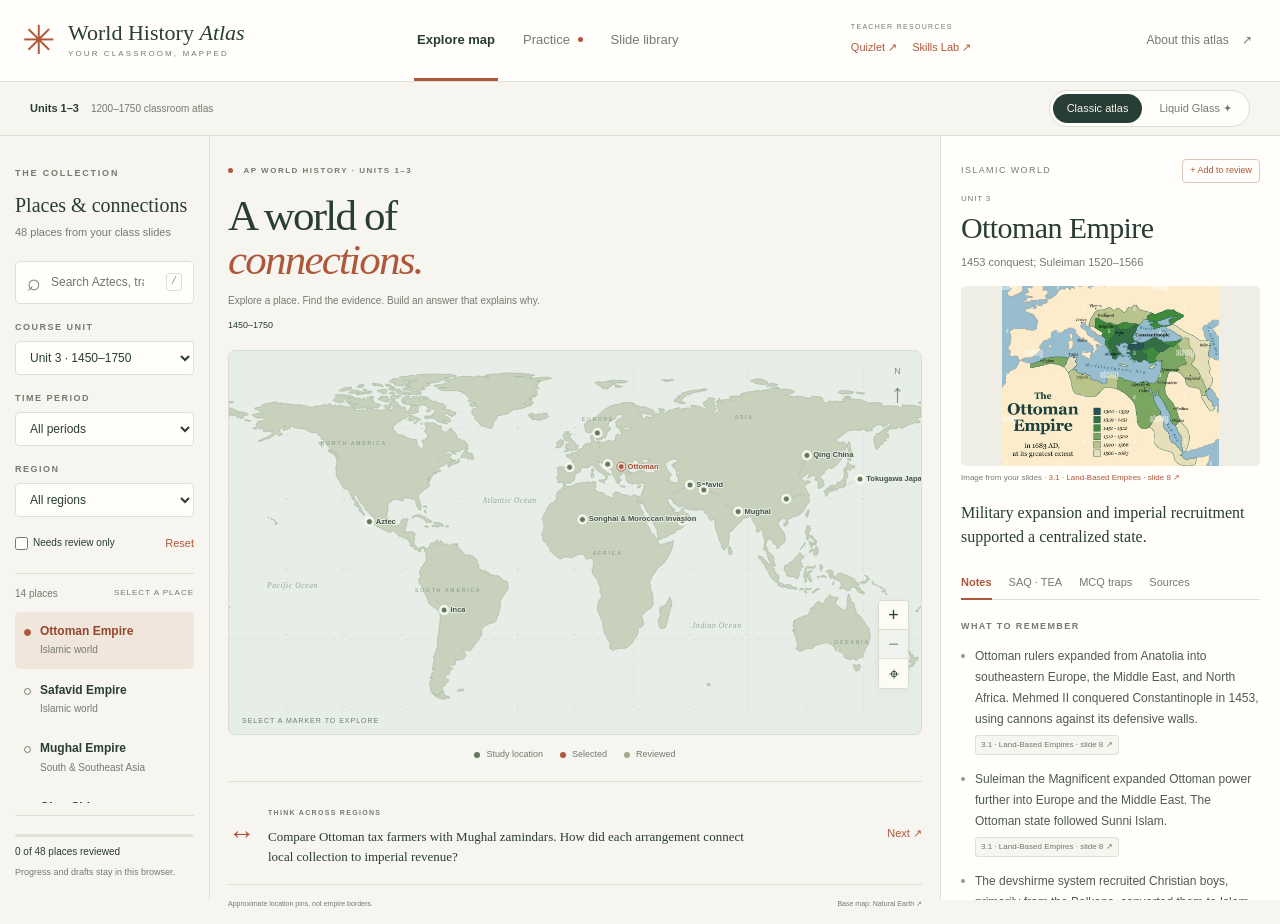
==== index.html @ a4785c1b "Prototype live map glass navigation and marker previews" ====
<!doctype html>
<html lang="en" data-default-theme="classic" data-theme="classic">
<head>
  <meta charset="utf-8">
  <meta name="viewport" content="width=device-width,initial-scale=1">
  <meta name="description" content="An offline AP World History study atlas built from your classroom slides. Explore places, practice TEA responses, and revise with source-linked questions.">
  <meta name="theme-color" content="#f7f5ef">
  <title>World History Atlas · APWH Study Map</title>
  <link rel="icon" href="assets/favicon.svg" type="image/svg+xml">
  <script src="theme.js"></script>
  <link rel="stylesheet" href="styles.css">
  <link rel="stylesheet" href="unit3.css">
  <link rel="stylesheet" href="glass.css">
  <link rel="stylesheet" href="ocean-glass.css?v=classic-ocean">
  <link rel="stylesheet" href="live-glass.css?v=prototype-1">
  <script src="land.js" defer></script>
  <script src="sources.js" defer></script>
  <script src="data.js" defer></script>
  <script src="app.js?v=live-preview-1" defer></script>
  <script src="ocean-glass.js?v=classic-ocean" defer></script>
  <script src="live-glass.js?v=prototype-1" defer></script>
</head>
<body>
  <a href="#main" class="skip-link">Skip to study content</a>
  <header class="site-header">
    <a href="#explore" class="brand" aria-label="World History Atlas home"><span class="brand-symbol" aria-hidden="true">✳</span><span>World History <em>Atlas</em><small>YOUR CLASSROOM, MAPPED</small></span></a>
    <nav aria-label="Main navigation">
      <button class="nav-button active" data-view="explore" aria-current="page">Explore map</button>
      <button class="nav-button" data-view="practice">Practice <span class="nav-dot" aria-hidden="true"></span></button>
      <button class="nav-button" data-view="library">Slide library</button>
    </nav>
    <div class="teacher-links" role="group" aria-label="Teacher resources">
      <span class="teacher-links-label">TEACHER RESOURCES</span>
      <div class="teacher-links-items">
        <a href="https://quizlet.com/class/31576935/materials" target="_blank" rel="noopener noreferrer" aria-label="Open your teacher’s Quizlet class in a new tab">Quizlet ↗</a>
        <a href="https://ap-history-skills-lab.netlify.app/" target="_blank" rel="noopener noreferrer" aria-label="Open your teacher’s AP History Skills Lab in a new tab">Skills Lab ↗</a>
      </div>
    </div>
    <button class="about-button" id="about-button" aria-label="About sources and map">About this atlas <span aria-hidden="true">↗</span></button>
  </header>
  <div class="edition-toolbar">
    <div class="edition-scope"><strong>Units 1–3</strong><span>1200–1750 classroom atlas</span></div>
    <div class="edition-switch" role="group" aria-label="Choose a visual style">
      <a id="theme-classic" data-theme-choice="classic" href="classic.html" aria-current="page">Classic atlas</a>
      <a id="theme-glass" data-theme-choice="glass" href="glass.html">Liquid Glass <span aria-hidden="true">✦</span></a>
    </div>
  </div>
  <main id="main" tabindex="-1">
    <section id="view-explore" class="view explore-view" aria-label="Explore the study map">
      <aside class="sidebar" aria-label="Search and filter locations">
        <div class="sidebar-intro"><span class="eyebrow">THE COLLECTION</span><h2>Places & connections</h2><p><span id="entry-count">0</span> places from your class slides</p></div>
        <label class="search-box"><span aria-hidden="true">⌕</span><input id="search" type="search" placeholder="Search Aztecs, trade…" aria-label="Search places and study notes"><kbd>/</kbd></label>
        <div class="filter-section unit-filter"><label for="unit">COURSE UNIT</label><select id="unit"><option value="all">All units</option><option value="units12">Units 1–2 · 1200–1450</option><option value="unit3">Unit 3 · 1450–1750</option></select></div>
        <div class="filter-section"><label for="period">TIME PERIOD</label><select id="period"><option value="all">All periods</option><option value="core">1200–1450</option><option value="earlymodern">1450–1750 · Unit 3</option><option value="before">Before 1200 · context</option><option value="after">Later extensions · Units 1–2</option></select></div>
        <div class="filter-section"><label for="region">REGION</label><select id="region"><option value="all">All regions</option></select></div>
        <div class="revision-line"><label><input type="checkbox" id="revision-only"> Needs review only</label><button id="clear-filters" class="text-button">Reset</button></div>
        <div class="list-heading"><span id="result-count" role="status" aria-live="polite"></span><span>SELECT A PLACE</span></div>
        <div id="location-list" class="location-list" aria-label="Filtered study locations"></div>
        <div class="sidebar-bottom"><span class="progress-track"><span id="progress-bar"></span></span><p id="progress-label"></p><small>Progress and drafts stay in this browser.</small></div>
      </aside>
      <section class="atlas-stage" aria-label="World map">
        <div class="atlas-heading"><div class="eyebrow"><span class="live-dot"></span> AP WORLD HISTORY · UNITS 1–3</div><h1>A world of<br><em>connections.</em></h1><p>Explore a place. Find the evidence.<br> Build an answer that explains why.</p><div class="scope-note" id="scope-note">1200–1750 <span>Now including Unit 3: land-based empires</span></div></div>
        <div id="map-wrap" class="map-wrap">
          <div id="ocean-surface" class="ocean-surface" aria-hidden="true" data-renderer="pending">
            <canvas id="ocean-canvas"></canvas>
            <svg class="ocean-svg-fallback" viewBox="0 0 1100 610" preserveAspectRatio="none" focusable="false">
              <defs><filter id="ocean-photo-refraction" x="-12%" y="-12%" width="124%" height="124%" color-interpolation-filters="sRGB"><feTurbulence type="fractalNoise" baseFrequency="0.007 0.011" numOctaves="2" seed="12" result="ocean-flow"/><feGaussianBlur in="ocean-flow" stdDeviation="2.4" result="ocean-normal"/><feDisplacementMap in="SourceGraphic" in2="ocean-normal" scale="46" xChannelSelector="R" yChannelSelector="G"/></filter></defs>
              <image id="ocean-fallback-photo" x="-40" y="-24" width="1180" height="658" preserveAspectRatio="xMidYMid slice" filter="url(#ocean-photo-refraction)"/>
            </svg>
          </div>
          <svg id="world-map" viewBox="0 0 1100 610" role="group" aria-label="Interactive world study map. Select a marker, or use the location list. Drag to pan; use the zoom buttons to zoom.">
            <defs><pattern id="ocean-dots" width="12" height="12" patternUnits="userSpaceOnUse"><circle cx="1" cy="1" r="0.65" fill="#bfcbc6" opacity=".42"/></pattern></defs>
            <rect width="1100" height="610" fill="url(#ocean-dots)"/>
            <g id="map-world"><g id="graticule" aria-hidden="true"></g><g id="land" aria-hidden="true"></g><g id="map-labels" aria-hidden="true"></g><g id="markers"></g></g>
          </svg>
          <div class="map-controls" aria-label="Map controls"><button id="zoom-in" aria-label="Zoom in">+</button><button id="zoom-out" aria-label="Zoom out">−</button><button id="zoom-reset" aria-label="Reset map view">⌖</button></div>
          <div class="map-north" aria-hidden="true">N<span>↑</span></div>
          <div class="map-tooltip" id="map-tooltip" role="status"></div>
          <p class="map-help">SELECT A MARKER TO EXPLORE <span>Drag to pan · + / − to zoom</span></p>
        </div>
        <div class="map-legend"><span><i class="legend-dot"></i> Study location</span><span><i class="legend-dot selected"></i> Selected</span><span><i class="legend-dot known"></i> Reviewed</span></div>
        <div class="connection-note"><span class="note-icon" aria-hidden="true">↔</span><div><span class="eyebrow">THINK ACROSS REGIONS</span><p id="connection-text">Compare how states organized power, adapted to their environments, and connected through exchange.</p></div><button class="text-button" id="connection-next" aria-label="Next comparison idea">Next ↗</button></div>
        <footer class="map-footer"><span>Approximate location pins, not empire borders.</span><a class="ocean-credit" href="https://pixnio.com/media/dark-dark-blue-liquid-shadow-surface" target="_blank" rel="noopener noreferrer">Ocean photo · Adrian Pelletier ↗</a><a href="https://www.naturalearthdata.com/downloads/110m-physical-vectors/" target="_blank" rel="noreferrer">Base map: Natural Earth ↗</a></footer>
      </section>
      <aside id="detail-panel" class="detail-panel" aria-label="Selected location study panel" tabindex="-1"></aside>
    </section>

    <section id="view-practice" class="view practice-view" hidden aria-label="Practice and revision">
      <div class="page-intro"><span class="eyebrow">RECALL, EXPLAIN, CONNECT</span><h1>Make it <em>stick.</em></h1><p>Questions drawn from your classroom slides. Use the map’s filters to focus a session.</p></div>
      <div class="practice-layout">
        <aside class="practice-settings">
          <h2>Your revision session</h2><p id="practice-scope"></p>
          <label for="question-count">Questions</label><select id="question-count"><option value="10">Up to 10 questions</option><option value="20">Up to 20 questions</option><option value="all">All matching questions</option></select>
          <label class="check-label"><input id="quiz-review-only" type="checkbox"> Only places marked for review</label>
          <button id="start-quiz" class="primary-button">Start a session <span>→</span></button>
          <button id="resume-missed" class="secondary-button" hidden>Retry missed questions</button>
          <div class="practice-resources">
            <span class="eyebrow">PRACTICE WITH YOUR TEACHER</span>
            <a href="https://quizlet.com/class/31576935/materials" target="_blank" rel="noopener noreferrer">Quizlet class <span aria-hidden="true">↗</span><small>Open the class materials and question sets.</small></a>
            <a href="https://ap-history-skills-lab.netlify.app/" target="_blank" rel="noopener noreferrer">AP History Skills Lab <span aria-hidden="true">↗</span><small>SAQ prompts, teacher examples, and self-checks.</small></a>
          </div>
          <div class="practice-tip"><span class="eyebrow">A SMALL STUDY HABIT</span><p>Choose an answer before checking. Read the explanation, then open the source when you need the evidence.</p></div>
          <p class="muted small">These are original practice questions derived from the slides, not official College Board questions.</p>
        </aside>
        <div id="quiz-area" class="quiz-area" aria-live="polite"></div>
      </div>
    </section>

    <section id="view-library" class="view library-view" hidden aria-label="Classroom slide library">
      <div class="page-intro"><span class="eyebrow">GO BACK TO THE EVIDENCE</span><h1>Your classroom <em>library.</em></h1><p id="library-description">Original text, speaker notes where present, and embedded images from every classroom deck.</p></div>
      <div class="library-controls"><label class="search-box"><span aria-hidden="true">⌕</span><input id="library-search" type="search" placeholder="Search original slide text…" aria-label="Search slide library"></label><label class="sr-only" for="library-unit">Filter library by unit</label><select id="library-unit"><option value="all">All units</option><option value="units12">Units 1–2</option><option value="unit3">Unit 3</option></select><label class="sr-only" for="deck-filter">Filter by deck</label><select id="deck-filter"><option value="all">All classroom decks</option></select><button id="review-issues" class="secondary-button">Source notes to check</button></div>
      <div id="library-count" class="muted" role="status"></div><div id="slide-grid" class="slide-grid"></div><div id="library-pagination" class="pagination"></div>
    </section>
  </main>
  <dialog id="source-dialog" aria-labelledby="dialog-title"><div class="dialog-top"><span class="eyebrow">CLASSROOM SOURCE</span><button id="dialog-close" class="icon-button" aria-label="Close dialog">×</button></div><div id="dialog-content"></div></dialog>
  <div id="toast" class="toast" role="status" aria-live="polite"></div>
  <svg class="liquid-optics-defs" width="0" height="0" aria-hidden="true" focusable="false"><defs><filter id="atlas-control-refraction" x="-25%" y="-40%" width="150%" height="180%" color-interpolation-filters="sRGB"><feTurbulence type="fractalNoise" baseFrequency="0.019 0.052" numOctaves="2" seed="8" result="button-height"/><feGaussianBlur in="button-height" stdDeviation="1.15" result="button-normal"/><feDisplacementMap in="SourceGraphic" in2="button-normal" scale="18" xChannelSelector="R" yChannelSelector="G"/></filter></defs></svg>
  <noscript>This atlas needs JavaScript. Enable it in your browser and reopen this page.</noscript>
</body>
</html>
---- styles.css ----
:root{--paper:#f7f5ef;--white:#fffefa;--ink:#283d35;--muted:#747b72;--line:#dedfd5;--accent:#ae573b;--accent-bg:#f1e6dc;--sea:#e7ede7;--land:#c8d1bb;--sans:"Segoe UI",Arial,sans-serif;--serif:Georgia,"Times New Roman",serif}*{box-sizing:border-box}body{margin:0;color:var(--ink);background:var(--paper);font:14px/1.55 var(--sans)}button,input,select,textarea{font:inherit;color:inherit}button,a,input,select,textarea{-webkit-tap-highlight-color:transparent}button{cursor:pointer}button:disabled{cursor:default;opacity:.5}button{border:0;background:none}a{color:inherit;text-underline-offset:3px}button:focus-visible,a:focus-visible,input:focus-visible,select:focus-visible,textarea:focus-visible,[tabindex]:focus-visible{outline:3px solid #ae573b;outline-offset:3px}input[type=checkbox]{accent-color:var(--accent)}[hidden]{display:none!important}.sr-only{position:absolute;width:1px;height:1px;padding:0;margin:-1px;overflow:hidden;clip:rect(0,0,0,0);white-space:nowrap;border:0}.skip-link{position:fixed;top:-60px;left:12px;background:var(--ink);color:white;padding:10px;z-index:100}.skip-link:focus{top:8px}.site-header{height:82px;display:flex;align-items:center;justify-content:space-between;padding:0 30px;border-bottom:1px solid var(--line);gap:20px;background:var(--white)}.brand{display:flex;align-items:center;gap:12px;text-decoration:none;font:22px var(--serif);white-space:nowrap}.brand em{font-weight:normal}.brand-symbol{font:40px var(--serif);color:var(--accent)}.brand small{display:block;font:8px/2 var(--sans);letter-spacing:2.1px;color:var(--muted)}nav{display:flex;align-self:stretch;gap:22px}.nav-button{position:relative;padding:0 3px;color:#747b72;font-size:13px}.nav-button.active{color:var(--ink);font-weight:600}.nav-button.active:after{content:"";position:absolute;bottom:0;left:0;right:0;height:3px;background:var(--accent)}.nav-dot{display:inline-block;width:5px;height:5px;background:var(--accent);border-radius:50%;margin:0 0 2px 4px}.about-button{font-size:12px;color:var(--muted)}.about-button span{margin-left:10px}.explore-view{display:grid;grid-template-columns:235px minmax(350px,1fr) 385px;min-height:calc(100vh - 82px)}.sidebar{padding:27px 20px 20px;border-right:1px solid var(--line);display:flex;flex-direction:column;max-height:calc(100vh - 82px);position:sticky;top:0}.eyebrow{font-size:9px;font-weight:650;letter-spacing:1.8px;line-height:1.5;color:var(--muted)}h1,h2,h3,p{margin-top:0}h2{font:23px/1.2 var(--serif);font-weight:normal}.sidebar h2{font:20px/1.25 var(--serif);margin:10px 0 6px}.sidebar-intro p{font-size:11px;color:var(--muted);margin:0 0 20px}.search-box{display:flex;align-items:center;gap:8px;border:1px solid var(--line);border-radius:5px;background:var(--white);padding:9px 11px}.search-box>span{font-size:23px;line-height:1;color:var(--muted)}.search-box input{width:100%;min-width:0;outline:none;border:none;background:transparent;font-size:12px}.search-box:focus-within{outline:2px solid var(--accent);outline-offset:2px}.search-box kbd{font-size:10px;border:1px solid var(--line);padding:0 4px;border-radius:3px;color:#8b9188}.filter-section{margin-top:17px}.filter-section>label,.practice-settings>label:not(.check-label){display:block;font-size:9px;letter-spacing:1.5px;color:var(--muted);margin-bottom:6px;font-weight:600}select{border:1px solid var(--line);background:var(--white);padding:8px 25px 8px 10px;width:100%;border-radius:4px;font-size:12px}.revision-line{display:flex;align-items:center;justify-content:space-between;font-size:10px;margin:16px 0 19px;gap:6px}.revision-line label{display:flex;align-items:center;gap:5px}.revision-line input{margin:0}.text-button{font-size:11px;color:var(--accent);padding:2px 0;white-space:nowrap}.list-heading{display:flex;justify-content:space-between;align-items:center;font-size:8px;letter-spacing:1px;color:var(--muted);padding:12px 0 9px;border-top:1px solid var(--line)}.list-heading span:first-child{letter-spacing:0;font-size:10px}.location-list{overflow-y:auto;flex:1;min-height:140px;scrollbar-width:thin;padding-right:4px;margin-right:-4px}.location-item{width:100%;display:flex;gap:9px;align-items:flex-start;text-align:left;border-radius:5px;padding:11px 9px;margin:2px 0;transition:background .15s}.location-item:hover{background:#eeeee5}.location-item.active{background:var(--accent-bg);color:#94462d}.location-item .place-dot{flex-shrink:0;border:1.5px solid currentColor;width:7px;height:7px;border-radius:50%;margin-top:6px;color:#72816c}.location-item.active .place-dot{color:var(--accent);background:var(--accent)}.location-item .place-dot.known{background:#6e826b;color:#6e826b}.location-item strong{font-size:12px;font-weight:600;display:block;line-height:1.35}.location-item small{font-size:10px;display:block;color:var(--muted);margin-top:3px}.sidebar-bottom{padding-top:18px;margin-top:12px;border-top:1px solid var(--line)}.progress-track{height:3px;background:#e2e3d8;display:block;border-radius:3px;overflow:hidden}.progress-track>span{height:100%;background:#798a70;display:block;transition:width .3s}.sidebar-bottom p{font-size:10px;margin:7px 0 1px}.sidebar-bottom small{font-size:9px;color:var(--muted)}.atlas-stage{min-width:0;padding:0 26px;display:flex;flex-direction:column;overflow:hidden}.atlas-heading{padding-top:29px;position:relative}.atlas-heading .eyebrow{font-size:8px;letter-spacing:1.5px}.live-dot{display:inline-block;width:5px;height:5px;border-radius:50%;background:var(--accent);margin-right:7px}.atlas-heading h1{font:49px/1.02 var(--serif);letter-spacing:-1.8px;margin:17px 0 14px}.atlas-heading h1 em{font-weight:normal;color:var(--accent)}.atlas-heading p{position:absolute;right:0;top:73px;font-size:11px;color:var(--muted);line-height:1.85}.scope-note{font-size:9px;color:var(--ink);margin-bottom:20px}.scope-note>span{color:var(--muted);margin-left:13px;font-size:8px}.map-wrap{position:relative;min-width:0;background:var(--sea);border:1px solid #d8dfd5;border-radius:7px;overflow:hidden;flex:1;min-height:370px;max-height:570px;display:flex;align-items:center;justify-content:center}#world-map{width:100%;height:100%;min-height:370px;touch-action:none;cursor:grab;display:block}#world-map.dragging{cursor:grabbing}#land path{fill:var(--land);stroke:#aab9a1;stroke-width:.65;vector-effect:non-scaling-stroke}#graticule path{fill:none;stroke:#c8d1c8;stroke-width:.65;stroke-dasharray:2 6;opacity:.8;vector-effect:non-scaling-stroke}.continent-label{fill:#718073;font:8px var(--sans);letter-spacing:3px;opacity:.8}.ocean-label{fill:#82948c;font:italic 12px var(--serif);letter-spacing:1px;opacity:.8}.marker{cursor:pointer;outline:none}.marker .marker-halo{fill:#fffdf8;stroke:#fffdf8;stroke-width:2;opacity:.9}.marker .marker-core{fill:#617958;stroke:var(--sea);stroke-width:1.5}.marker.reviewed .marker-core{fill:#8e9f7d}.marker.selected .marker-core{fill:var(--accent)}.marker.selected .marker-halo{stroke:var(--accent);stroke-width:1.5}.marker:hover .marker-halo,.marker:focus-visible .marker-halo{stroke:var(--accent);stroke-width:3}.marker-label{font:12px var(--sans);font-weight:600;fill:#42523f;paint-order:stroke;stroke:#e7ede7;stroke-width:3px;stroke-linejoin:round;pointer-events:none}.marker.selected .marker-label{fill:#a24b31}.marker .leader{stroke:#7d8c78;stroke-width:.6;stroke-dasharray:2 2;pointer-events:none}.map-controls{position:absolute;bottom:45px;right:12px;display:flex;flex-direction:column;box-shadow:0 2px 8px #3147340b;border:1px solid #d5ddcf;border-radius:4px;overflow:hidden}.map-controls button{background:#fcfcf5;width:29px;height:29px;font-size:18px;line-height:1;border-bottom:1px solid #d5ddcf}.map-controls button:last-child{border-bottom:none}.map-controls button:hover{background:var(--accent-bg)}.map-north{position:absolute;top:16px;right:17px;font-size:9px;text-align:center;line-height:1;color:#7f8f7c}.map-north span{display:block;font:26px var(--serif);margin-top:3px}.map-help{position:absolute;bottom:8px;left:13px;right:12px;margin:0;font-size:7px;letter-spacing:1px;color:#6d7e70;pointer-events:none}.map-help span{float:right;letter-spacing:0}.map-tooltip{position:absolute;display:none;background:#293e36;color:#fffaf0;box-shadow:0 3px 15px #21362d22;border-radius:4px;padding:6px 10px;font-size:11px;pointer-events:none;z-index:5;max-width:220px}.map-tooltip.visible{display:block}.map-legend{display:flex;gap:17px;justify-content:center;font-size:9px;color:var(--muted);padding:13px 0 19px}.map-legend>span{display:flex;align-items:center;gap:6px}.legend-dot{width:6px;height:6px;border-radius:50%;background:#617958;display:inline-block}.legend-dot.selected{background:var(--accent)}.legend-dot.known{background:#a1ad8a}.connection-note{display:flex;gap:13px;align-items:center;padding:18px 0;border-top:1px solid var(--line);border-bottom:1px solid var(--line);margin-top:auto}.note-icon{font:27px var(--serif);color:var(--accent)}.connection-note .eyebrow{font-size:8px;letter-spacing:1.3px}.connection-note p{font:14px/1.5 var(--serif);margin:5px 0 0;max-width:480px}.connection-note button{margin-left:auto}.map-footer{font-size:8px;display:flex;justify-content:space-between;gap:8px;color:var(--muted);padding:14px 0}.map-footer a{text-decoration:none}.detail-panel{border-left:1px solid var(--line);background:var(--white);padding:24px 25px;max-height:calc(100vh - 82px);overflow:auto;position:sticky;top:0;scrollbar-width:thin}.detail-topline{display:flex;align-items:center;justify-content:space-between;font-size:9px;color:var(--muted);margin-bottom:10px}.detail-topline>span{letter-spacing:1.4px;text-transform:uppercase}.save-button{color:var(--accent);border:1px solid #dcc7b8;border-radius:4px;font-size:9px;padding:4px 7px}.save-button.saved{background:var(--accent-bg)}.detail-panel h2{font:33px/1.08 var(--serif);margin:5px 0 9px;letter-spacing:-.6px}.date-line{font-size:11px;color:var(--muted);margin-bottom:15px}.detail-figure{margin:0}.detail-figure button{padding:0;display:block;width:100%;background:#eeeee6;border-radius:5px;overflow:hidden}.detail-figure img{width:100%;height:180px;object-fit:contain;display:block}.detail-figure figcaption{font-size:8px;color:var(--muted);margin-top:6px}.detail-figure figcaption button{display:inline;background:none;color:var(--accent);width:auto;font-size:8px}.detail-summary{font:16px/1.5 var(--serif);margin:17px 0}.detail-tabs{display:flex;border-bottom:1px solid var(--line);gap:19px;margin:16px 0 20px}.detail-tabs button{font-size:11px;color:var(--muted);padding:8px 0;position:relative}.detail-tabs button.active{font-weight:600;color:var(--accent)}.detail-tabs button.active:after{content:"";height:2px;background:var(--accent);position:absolute;left:0;right:0;bottom:-1px}.detail-subhead{font-size:9px;letter-spacing:1.4px;color:var(--muted);margin:19px 0 12px}.fact-list{padding:0;list-style:none;margin:0}.fact-list li{padding:0 0 14px 14px;position:relative;font-size:12px;line-height:1.75;color:#4e5a50}.fact-list li:before{content:"";position:absolute;left:0;top:8px;width:4px;height:4px;border-radius:50%;background:#8f9b83}.source-chips{display:flex;flex-wrap:wrap;gap:5px;margin:8px 0 16px}.source-chip{font-size:9px;color:#6e786c;border:1px solid var(--line);border-radius:3px;padding:3px 6px;background:var(--paper)}.source-chip:hover{border-color:var(--accent);color:var(--accent)}.review-actions{display:flex;gap:8px;border-top:1px solid var(--line);padding-top:17px;margin-top:17px}.review-actions button{flex:1;font-size:10px;padding:9px;border:1px solid var(--line);border-radius:4px}.review-actions button.chosen{background:#e8eddf;border-color:#a9b69b}.review-actions button.review.chosen{background:var(--accent-bg);border-color:#d9ac93}.derived-label{font-size:9px;color:var(--muted);line-height:1.6}.prompt-box{background:#f2f0e7;border-left:2px solid #a7b39a;padding:13px;font:15px/1.5 var(--serif);margin-bottom:15px}.tea-line{display:grid;grid-template-columns:24px 1fr;gap:9px;margin:14px 0}.tea-letter{width:23px;height:23px;border:1px solid #b7c0ad;display:flex;align-items:center;justify-content:center;color:#718269;border-radius:50%;font:13px var(--serif)}.tea-line strong{display:block;font-size:9px;letter-spacing:1px;text-transform:uppercase;color:var(--muted);margin-bottom:4px}.tea-line p{font-size:12px;margin:0;color:#4e5a50}.primary-button,.secondary-button{border-radius:4px;padding:11px 16px;font-size:12px;display:inline-flex;align-items:center;justify-content:space-between;gap:12px}.primary-button{background:var(--ink);color:#fffaf0}.primary-button:hover{background:#40594b}.secondary-button{border:1px solid #cfd2c3;background:var(--white)}.secondary-button:hover{background:#efeee4}.wide{width:100%;margin:9px 0}.draft-field{display:block;margin:12px 0;font-size:10px;color:var(--muted)}textarea{display:block;width:100%;margin-top:5px;min-height:73px;resize:vertical;border:1px solid var(--line);border-radius:4px;padding:9px;background:#fffdf8;font-size:11px;line-height:1.6}.draft-status{font-size:9px;color:var(--muted)}.trap{padding:13px 0;border-bottom:1px solid var(--line);display:flex;gap:10px}.trap>span{color:var(--accent);font:19px var(--serif)}.trap p{margin:0;font-size:12px;line-height:1.75}.view:not(.explore-view){max-width:1180px;margin:auto;padding:40px 36px 70px}.page-intro{margin-bottom:30px}.page-intro h1{font:50px/1.1 var(--serif);letter-spacing:-1.5px;margin:13px 0}.page-intro h1 em{color:var(--accent);font-weight:normal}.page-intro p{color:var(--muted);max-width:680px;font-size:13px}.practice-layout{display:grid;grid-template-columns:285px 1fr;border-top:1px solid var(--line);padding-top:30px;gap:50px}.practice-settings{border-right:1px solid var(--line);padding-right:28px}.practice-settings h2{font-size:22px}.practice-settings>p{font-size:12px;color:var(--muted)}.practice-settings .primary-button{width:100%;margin:15px 0}.practice-settings .secondary-button{width:100%;margin:0 0 15px;justify-content:center}.check-label{font-size:11px;display:flex;gap:5px;align-items:center;margin:17px 0 3px}.practice-tip{margin-top:26px;padding-top:22px;border-top:1px solid var(--line)}.practice-tip p{font:17px/1.6 var(--serif);margin:9px 0 24px}.muted{color:var(--muted)}.small{font-size:10px!important}.quiz-empty{min-height:330px;background:#eeeee4;border:1px solid #e3e3d6;border-radius:6px;display:flex;flex-direction:column;justify-content:center;align-items:center;text-align:center;padding:40px}.quiz-empty .big-symbol{font:60px var(--serif);color:#a2ac93}.quiz-empty h2{margin:16px 0 8px;font-size:29px}.quiz-empty p{color:var(--muted);font-size:12px;max-width:340px}.quiz-topline{display:flex;justify-content:space-between;font-size:10px;color:var(--muted);margin-bottom:12px}.quiz-progress{height:3px;background:var(--line);margin-bottom:27px}.quiz-progress span{display:block;height:3px;background:var(--accent)}.quiz-area h2{font:28px/1.4 var(--serif);margin:12px 0 24px}.quiz-option{display:flex;align-items:center;gap:13px;width:100%;padding:15px;margin:9px 0;border:1px solid #d8dbce;border-radius:5px;background:var(--white);text-align:left;font-size:13px}.quiz-option>span{border:1px solid #d6dacb;border-radius:50%;width:25px;height:25px;display:flex;align-items:center;justify-content:center;flex-shrink:0;font-size:10px;color:var(--muted)}.quiz-option:not(:disabled):hover{border-color:#839675;background:#f0f3e9}.quiz-option.correct{background:#e7eddd;border-color:#91a478;opacity:1}.quiz-option.wrong{background:#f5e4da;border-color:#c98b6b;opacity:1}.quiz-option:disabled{opacity:.72}.quiz-feedback{margin-top:22px;border-left:3px solid #94a578;padding:5px 0 5px 16px}.quiz-feedback.wrong{border-color:var(--accent)}.quiz-feedback strong{font-size:12px}.quiz-feedback p{font-size:12px;color:#5f6c5e;margin:7px 0}.quiz-next{margin-top:20px}.quiz-result-number{font:66px/1 var(--serif);color:var(--accent);margin:25px 0 20px}.missed-list{margin:20px 0;padding:0;list-style:none}.missed-list li{border-bottom:1px solid var(--line);padding:12px 0;font-size:12px}.missed-list button{color:var(--accent);padding:3px 0}.library-controls{display:flex;align-items:center;gap:12px;margin-bottom:20px}.library-controls .search-box{flex:1}.library-controls select{max-width:240px}.library-controls .secondary-button{font-size:11px;white-space:nowrap}.slide-grid{display:grid;grid-template-columns:repeat(3,1fr);gap:20px;margin-top:18px}.slide-card{background:var(--white);border:1px solid var(--line);border-radius:5px;padding:17px;text-align:left;display:flex;flex-direction:column;min-height:220px;transition:border-color .15s}.slide-card:hover{border-color:#a0ad92}.slide-card .slide-card-image{height:100px;width:100%;object-fit:contain;background:#eeeee5;margin:10px 0 14px;border-radius:3px}.slide-card .eyebrow{font-size:8px;letter-spacing:1px}.slide-card h3{font:20px/1.3 var(--serif);margin:13px 0 10px}.slide-card p{font-size:11px;color:var(--muted);margin-bottom:15px}.slide-card .slide-open{font-size:10px;color:var(--accent);margin-top:auto}.pagination{display:flex;align-items:center;justify-content:center;gap:20px;margin-top:30px;font-size:12px}.pagination button{border:1px solid var(--line);padding:8px 13px;border-radius:4px;background:var(--white)}.empty-results{font-size:12px;padding:20px 7px;color:var(--muted)}dialog{width:min(840px,calc(100vw - 30px));max-height:88vh;border:1px solid #d1d6c5;border-radius:7px;padding:24px 30px;color:var(--ink);background:var(--white);box-shadow:0 20px 80px #1f382a30}dialog::backdrop{background:#253c30aa;backdrop-filter:blur(3px)}.dialog-top{display:flex;justify-content:space-between;align-items:center;margin-bottom:14px}.icon-button{font-size:24px;line-height:1;width:30px;height:30px;color:var(--muted)}dialog h2{font:31px/1.2 var(--serif);margin:8px 0 14px}dialog .file-name{font-size:11px;word-break:break-word;color:var(--muted)}.original-text{background:var(--paper);border:1px solid var(--line);border-radius:4px;padding:18px;margin:18px 0}.original-text p{font-size:13px;line-height:1.8;margin:0 0 10px;white-space:pre-wrap}.original-text p:last-child{margin:0}.source-image{margin:20px 0}.source-image img{max-width:100%;max-height:500px;display:block;object-fit:contain;margin:auto;background:#f2f1e9;border-radius:3px}.source-image figcaption{font-size:10px;color:var(--muted);margin-top:8px;display:flex;justify-content:space-between;gap:10px}.source-warning{padding:14px 16px;border-left:3px solid var(--accent);background:#f8eee3;font-size:12px;margin:18px 0}.source-warning p{margin:5px 0}.issue-item{border-bottom:1px solid var(--line);padding:18px 0}.issue-item h3{font:21px var(--serif);margin:0 0 8px}.issue-item p{font-size:12px;color:#5b675a}.about-copy p{font-size:13px;line-height:1.8}.about-stats{display:flex;gap:25px;padding:20px 0;border-top:1px solid var(--line);border-bottom:1px solid var(--line);margin:20px 0}.about-stats strong{display:block;font:32px var(--serif)}.about-stats span{font-size:10px;color:var(--muted)}.toast{position:fixed;bottom:22px;left:50%;transform:translate(-50%,20px);opacity:0;pointer-events:none;background:var(--ink);color:var(--paper);padding:11px 18px;font-size:12px;border-radius:5px;transition:.2s;z-index:20;max-width:90vw}.toast.visible{opacity:1;transform:translate(-50%,0)}.panel-empty{padding:40px 0}.storage-warning{font-size:10px;color:var(--accent)}
@media(min-width:1700px){.explore-view{grid-template-columns:270px minmax(350px,1fr) 420px}.atlas-stage{padding:0 42px}.detail-panel{padding:27px 30px}.atlas-heading h1{font-size:60px}.atlas-heading p{top:88px;font-size:13px}.sidebar{padding:30px 25px}.map-wrap{max-height:700px}.detail-figure img{height:220px}.fact-list li{font-size:12px}}
@media(max-width:1300px){.explore-view{grid-template-columns:210px minmax(310px,1fr) 340px}.site-header{padding:0 22px}.atlas-stage{padding:0 18px}.sidebar{padding:25px 15px 18px}.detail-panel{padding:23px 20px}.atlas-heading h1{font-size:43px}.atlas-heading p{position:static;font-size:10px;line-height:1.6;margin-top:-3px}.atlas-heading p br{display:none}.scope-note>span{display:none}.scope-note{margin-bottom:17px}.detail-panel h2{font-size:30px}.detail-tabs{gap:17px}.map-help span{display:none}.connection-note p{font-size:13px}.connection-note .eyebrow{font-size:7px}.map-footer{font-size:7px}.map-wrap{min-height:330px}#world-map{min-height:330px}}
@media(max-width:1050px){.explore-view{grid-template-columns:215px minmax(0,1fr)}.sidebar{max-height:780px;position:static}.detail-panel{grid-column:1/-1;position:static;max-height:none;border-top:1px solid var(--line);border-left:0;padding:28px max(30px,8vw)}.detail-figure img{height:280px}.detail-panel h2{font-size:38px}.detail-panel .fact-list li,.tea-line p,.trap p{font-size:13px}.detail-summary{font-size:20px}.detail-tabs button{font-size:12px}.detail-tabs{gap:25px}.atlas-stage{padding:0 24px}.atlas-heading p{position:absolute;top:65px;right:0;font-size:10px;max-width:150px}.atlas-heading p br{display:block}.map-wrap{min-height:350px}.atlas-heading h1{font-size:46px}.atlas-heading{padding-top:30px}.scope-note>span{display:inline}.map-footer{padding:13px 0}.about-button{display:none}.site-header{justify-content:space-between}.slide-grid{grid-template-columns:repeat(2,1fr)}.library-controls{flex-wrap:wrap}.library-controls .search-box{flex-basis:55%}.practice-layout{gap:28px;grid-template-columns:250px 1fr}.practice-settings{padding-right:20px}.quiz-area h2{font-size:24px}}
@media(max-width:700px){.site-header{height:auto;min-height:100px;flex-wrap:wrap;padding:14px 20px 0;gap:9px}.brand{font-size:20px}.brand-symbol{font-size:33px}.brand small{font-size:7px}nav{width:100%;height:39px;justify-content:space-between;gap:10px}.nav-button{font-size:12px}.explore-view{display:flex;flex-direction:column}.sidebar{border:0;border-bottom:1px solid var(--line);padding:16px 20px;max-height:none;display:grid;grid-template-columns:1fr 1fr;gap:10px 12px}.sidebar-intro,.sidebar-bottom{display:none}.sidebar>.search-box{grid-column:1/-1}.filter-section{margin:0}.filter-section label{font-size:8px;margin-bottom:4px}.revision-line{grid-column:1/-1;margin:2px 0}.list-heading{grid-column:1/-1;padding:5px 0;margin:0}.location-list{grid-column:1/-1;min-height:0;max-height:125px;display:grid;grid-template-columns:1fr 1fr;overflow-y:auto}.location-item{padding:8px 9px}.location-item small{font-size:8px}.location-item strong{font-size:10px}.atlas-stage{padding:0 20px}.atlas-heading{padding-top:23px}.atlas-heading h1{font-size:43px}.atlas-heading p{top:68px;max-width:125px;font-size:9px}.scope-note>span{font-size:7px;margin-left:7px}.map-wrap{min-height:300px}#world-map{min-height:300px}.map-legend{font-size:8px;gap:12px;padding:10px 0 16px}.connection-note{padding:15px 0}.connection-note p{font-size:13px}.map-footer{font-size:7px}.detail-panel{padding:24px 20px}.detail-figure img{height:220px}.detail-panel h2{font-size:34px}.fact-list li{font-size:12px!important}.view:not(.explore-view){padding:27px 20px 50px}.page-intro h1{font-size:40px}.page-intro p{font-size:12px}.practice-layout{display:block;padding-top:22px}.practice-settings{border-right:0;border-bottom:1px solid var(--line);padding:0 0 20px;margin-bottom:24px}.practice-tip{display:none}.practice-settings .muted.small{margin:0}.quiz-area h2{font-size:25px}.quiz-option{font-size:12px;padding:12px}.slide-grid{grid-template-columns:1fr}.slide-card{min-height:0}.library-controls .search-box{flex-basis:100%}.library-controls select{max-width:none;flex:1}.library-controls .secondary-button{padding:8px;font-size:10px}.about-stats{gap:17px}dialog{padding:18px}.original-text{padding:13px}.original-text p{font-size:12px}.source-image figcaption{font-size:9px}.toast{font-size:11px;width:max-content}.connection-note .text-button{font-size:10px}}
@media(prefers-reduced-motion:reduce){*{scroll-behavior:auto!important;transition:none!important}}
.teacher-links{display:flex;flex-direction:column;gap:3px;flex-shrink:0}.teacher-links-label{font-size:7px;letter-spacing:1.3px;color:var(--muted)}.teacher-links-items{display:flex;gap:15px}.teacher-links a{font-size:11px;color:var(--accent);text-decoration:none;padding:3px 0}.teacher-links a:hover{text-decoration:underline}.practice-resources{margin-top:18px;padding-top:17px;border-top:1px solid var(--line)}.practice-resources>a{display:block;text-decoration:none;font-size:12px;color:var(--accent);padding:12px 0 0}.practice-resources>a>span{float:right}.practice-resources small{display:block;font-size:10px;color:var(--muted);margin-top:3px;line-height:1.6}.practice-resources>a:hover{text-decoration:underline}.teacher-context-link{display:inline-block;font-size:10px;color:var(--accent);margin:0 0 16px;text-underline-offset:3px}
@media(min-width:701px) and (max-width:850px){.site-header{padding:0 18px;gap:12px}.brand{font-size:20px}.site-header nav{gap:14px}.nav-button{font-size:11px}.teacher-links a{font-size:10px}.teacher-links-items{gap:10px}}
@media(max-width:700px){.site-header .brand{order:0;width:100%}.site-header nav{order:1}.teacher-links{order:2;width:100%;flex-direction:row;align-items:center;justify-content:space-between;padding-bottom:12px;gap:10px}.teacher-links-label{font-size:8px;letter-spacing:1px}.teacher-links a{font-size:11px}.teacher-links-items{gap:20px}.practice-resources{padding-bottom:10px}.teacher-context-link{font-size:11px}}
---- unit3.css ----
/* Shared course additions. The original palette and typography stay in styles.css. */
:root{--atlas-chrome:136px}
.edition-toolbar{height:54px;display:flex;align-items:center;justify-content:space-between;padding:0 30px;border-bottom:1px solid var(--line);gap:15px}
.edition-scope{display:flex;align-items:center;gap:12px;font-size:11px}.edition-scope strong{font-weight:600}.edition-scope>span{font-size:10px;color:var(--muted)}
.edition-switch{display:flex;align-items:center;border:1px solid var(--line);padding:3px;border-radius:22px;gap:3px;background:var(--white)}
.edition-switch>a{text-decoration:none;font-size:11px;padding:6px 14px;border-radius:18px;color:var(--muted);white-space:nowrap}.edition-switch>a[aria-current=page]{background:var(--ink);color:var(--paper)}.edition-switch>a:hover:not([aria-current=page]){background:var(--accent-bg);color:var(--accent)}
.explore-view{min-height:calc(100vh - var(--atlas-chrome))}.sidebar,.detail-panel{max-height:calc(100vh - var(--atlas-chrome))}
.entry-unit{font-size:8px;letter-spacing:.8px;margin-bottom:7px;color:var(--muted)}
.image-period-note{margin:8px 0 0;font-size:10px;line-height:1.6;color:var(--accent);padding:8px 10px;border-left:2px solid var(--accent);background:var(--accent-bg)}
.fact-evidence{display:flex;flex-wrap:wrap;gap:4px;margin-top:5px}.fact-evidence .source-chip{font-size:8px;padding:2px 5px}
.library-controls{flex-wrap:wrap}.library-controls #library-unit{max-width:140px}.library-controls #deck-filter{max-width:265px}.library-controls .search-box{min-width:230px}
@media(max-width:1050px){.sidebar{max-height:840px}.detail-panel{max-height:none}.edition-toolbar{padding:0 24px}}
@media(max-width:700px){.edition-toolbar{height:auto;min-height:60px;padding:9px 20px;gap:8px;flex-wrap:wrap}.edition-scope{font-size:10px;gap:8px}.edition-scope>span{display:none}.edition-switch>a{font-size:10px;padding:6px 10px}.sidebar{max-height:none}.sidebar .unit-filter{grid-column:1/-1}.sidebar .revision-line{grid-column:1/-1}.library-controls #library-unit{max-width:120px}.library-controls #deck-filter{max-width:none}.entry-unit{font-size:9px}.image-period-note{font-size:11px}.fact-evidence .source-chip{font-size:9px}.edition-toolbar .edition-switch{margin-left:auto}}
@media(max-width:360px){.atlas-heading p{position:static;max-width:none;font-size:10px;margin:0 0 12px}.atlas-heading p br{display:none}}
---- glass.css ----
/* Liquid Glass-inspired web edition: glass for navigation, calm surfaces for reading. */
html[data-theme=glass]{--paper:#edf3fd;--white:#ffffff;--ink:#1d2a44;--muted:#5f708c;--line:#d3deef;--accent:#1463d6;--accent-bg:#deebff;--sea:#dceaf6;--land:#b7cedb;--sans:-apple-system,BlinkMacSystemFont,"Segoe UI",sans-serif;--serif:-apple-system,BlinkMacSystemFont,"Segoe UI",sans-serif;--atlas-chrome:172px;--glass-fill:rgba(255,255,255,.46);--glass-border:rgba(255,255,255,.86);color-scheme:light}
html[data-theme=glass] body{background:radial-gradient(ellipse at 0 8%,#d5efff 0,transparent 42%),radial-gradient(ellipse at 95% 14%,#dfe2ff 0,transparent 45%),radial-gradient(ellipse at 50% 100%,#d7f0ec 0,transparent 54%),#edf3fd;background-attachment:fixed;font-size:14px}
html[data-theme=glass] .site-header{height:76px;margin:16px 20px 0;padding:0 24px;border:1px solid var(--glass-border);border-radius:28px;background:linear-gradient(145deg,rgba(255,255,255,.76),rgba(255,255,255,.32));backdrop-filter:blur(26px) saturate(175%);-webkit-backdrop-filter:blur(26px) saturate(175%);box-shadow:inset 0 1px 0 #fff,0 8px 30px #3657870d;position:relative;z-index:2}
html[data-theme=glass] .brand{font-size:20px;font-weight:650;letter-spacing:-.6px;gap:10px}html[data-theme=glass] .brand em{font-style:normal;font-weight:400}html[data-theme=glass] .brand small{font-size:7px;letter-spacing:1.8px;font-weight:500}html[data-theme=glass] .brand-symbol{color:#327bd5;font:38px Georgia,serif}
html[data-theme=glass] .site-header nav{align-self:center;height:42px;border:1px solid #ffffffaa;border-radius:24px;padding:4px;gap:3px;background:#ffffff45;box-shadow:inset 0 1px 2px #fff9}
html[data-theme=glass] .nav-button{font-size:11px;padding:0 14px;border-radius:20px;color:#566984;white-space:nowrap}html[data-theme=glass] .nav-button.active{background:#ffffffe8;color:#174e9e;box-shadow:0 2px 7px #3c608c16,inset 0 1px 1px #fff}html[data-theme=glass] .nav-button.active:after{display:none}html[data-theme=glass] .nav-dot{background:#3c82dc}
html[data-theme=glass] .teacher-links-label{color:#6e7d95;letter-spacing:1.1px}html[data-theme=glass] .about-button{font-size:11px;color:#5d708a}
html[data-theme=glass] .edition-toolbar{height:56px;margin:12px 20px;padding:0 6px;border:0}html[data-theme=glass] .edition-scope strong{font-size:12px;letter-spacing:-.15px}html[data-theme=glass] .edition-scope>span{font-size:11px}
html[data-theme=glass] .edition-switch{padding:4px;border:1px solid #ffffffdc;background:#ffffff61;backdrop-filter:blur(22px) saturate(150%);-webkit-backdrop-filter:blur(22px) saturate(150%);box-shadow:inset 0 1px 1px #fff,0 4px 14px #567da510;border-radius:25px}html[data-theme=glass] .edition-switch>a{padding:8px 18px;font-size:11px}html[data-theme=glass] .edition-switch>a[aria-current=page]{background:#fff;color:#1766cb;box-shadow:0 2px 9px #516e9920,inset 0 1px 0 #fff}
html[data-theme=glass] .explore-view{grid-template-columns:235px minmax(350px,1fr) 385px;gap:18px;padding:0 20px 20px;min-height:calc(100vh - var(--atlas-chrome))}
html[data-theme=glass] .sidebar{padding:23px 18px 18px;border:1px solid var(--glass-border);border-radius:24px;background:linear-gradient(145deg,#ffffff96,#ffffff50);backdrop-filter:blur(28px) saturate(155%);-webkit-backdrop-filter:blur(28px) saturate(155%);box-shadow:inset 0 1px 0 #fff,0 8px 32px #3c62890a;max-height:calc(100vh - var(--atlas-chrome) - 20px);top:16px}
html[data-theme=glass] .sidebar h2{font-size:18px;font-weight:620;letter-spacing:-.5px;margin-top:9px}html[data-theme=glass] .sidebar-intro p{font-size:10px}html[data-theme=glass] .eyebrow{font-size:8px;letter-spacing:1.6px;font-weight:650}
html[data-theme=glass] .search-box{border:1px solid #ffffffb8;border-radius:13px;background:#ffffff8f;box-shadow:inset 0 1px 3px #47709b07;padding:10px 12px}html[data-theme=glass] .search-box input{font-size:11px}html[data-theme=glass] select{border:1px solid #ffffffa8;border-radius:11px;background-color:#ffffff97;font-size:11px;padding:8px 24px 8px 10px}html[data-theme=glass] .filter-section>label{font-size:8px;color:#6f7c92;letter-spacing:1.2px}
html[data-theme=glass] .location-item{padding:10px;border-radius:12px;transition:background .18s,box-shadow .18s}html[data-theme=glass] .location-item strong{font-size:11px}html[data-theme=glass] .location-item small{font-size:9px}html[data-theme=glass] .location-item:hover{background:#ffffff70}html[data-theme=glass] .location-item.active{background:linear-gradient(150deg,#fffefc,#ffffffb0);box-shadow:inset 0 1px 1px #fff,0 3px 12px #4879a919;color:#1a65c0}html[data-theme=glass] .location-item .place-dot{color:#578bb2}html[data-theme=glass] .location-item.active .place-dot{background:#2f7bd8;color:#2f7bd8}html[data-theme=glass] .location-item .place-dot.known{background:#67a396;color:#67a396}
html[data-theme=glass] .atlas-stage{padding:0 5px;overflow:visible}html[data-theme=glass] .atlas-heading{padding-top:15px}html[data-theme=glass] .atlas-heading h1{font-size:48px;line-height:1.03;font-weight:650;letter-spacing:-2.7px;margin:19px 0 15px}html[data-theme=glass] .atlas-heading h1 em{font-style:normal;font-weight:420;color:#4c7cca;letter-spacing:-2.5px}html[data-theme=glass] .atlas-heading p{top:73px;font-size:10px;line-height:1.8;color:#667a94;max-width:190px}html[data-theme=glass] .scope-note{font-size:9px;margin-bottom:20px}html[data-theme=glass] .scope-note>span{font-size:8px}
html[data-theme=glass] .map-wrap{border:1px solid #ffffffdb;border-radius:25px;background:linear-gradient(150deg,#e7f2fcd9,#cddff17a);box-shadow:inset 0 1px 1px #fff,0 12px 32px #426c970d;min-height:340px;overflow:hidden}html[data-theme=glass] #world-map{min-height:340px}html[data-theme=glass] #land path{stroke:#99b6c9;stroke-width:.65}html[data-theme=glass] #graticule path{stroke:#abc3d7;opacity:.6}html[data-theme=glass] .continent-label{fill:#6c879e}html[data-theme=glass] .ocean-label{fill:#7791ac}
html[data-theme=glass] .marker .marker-core{fill:#658eb2;stroke:#edf6fd}html[data-theme=glass] .marker .marker-halo{fill:#f5faff;stroke:#f5faff}html[data-theme=glass] .marker.selected .marker-core{fill:#2579df}html[data-theme=glass] .marker.selected .marker-halo{stroke:#3984df}html[data-theme=glass] .marker-label{fill:#3a5d7e;stroke:#e5f0fa;font-size:11px}html[data-theme=glass] .marker.selected .marker-label{fill:#1d69c7}html[data-theme=glass] .marker .leader{stroke:#6e93b2}html[data-theme=glass] .marker.reviewed .marker-core{fill:#75a898}
html[data-theme=glass] .map-controls{bottom:45px;right:13px;border:1px solid #ffffffef;border-radius:22px;background:#ffffff70;backdrop-filter:blur(16px) saturate(170%);-webkit-backdrop-filter:blur(16px) saturate(170%);box-shadow:inset 0 1px 0 #fff,0 3px 14px #476e9b18;padding:3px}html[data-theme=glass] .map-controls button{height:33px;width:33px;background:transparent;border-color:#c1d4e777;border-radius:17px;color:#456f9e}html[data-theme=glass] .map-controls button:hover{background:#fff9}html[data-theme=glass] .map-north,html[data-theme=glass] .map-help{color:#708da7}html[data-theme=glass] .map-tooltip{background:#ffffffec;color:#284c78;backdrop-filter:blur(18px);border:1px solid #fff;border-radius:12px;box-shadow:0 6px 16px #365a861b}
html[data-theme=glass] .map-legend{font-size:9px;padding-bottom:17px}html[data-theme=glass] .legend-dot{background:#658eb2}html[data-theme=glass] .legend-dot.selected{background:#2579df}html[data-theme=glass] .legend-dot.known{background:#75a898}html[data-theme=glass] .connection-note{padding:15px 0;border-color:#cfdaeb;gap:12px}html[data-theme=glass] .connection-note p{font-size:12px;line-height:1.65;color:#526883}html[data-theme=glass] .note-icon{color:#4b83c5}html[data-theme=glass] .map-footer{font-size:8px;color:#74859c;padding:13px 0}
html[data-theme=glass] .detail-panel{border:1px solid #fffffff0;background:#ffffffeb;border-radius:25px;padding:24px;box-shadow:0 10px 34px #42648d0b;max-height:calc(100vh - var(--atlas-chrome) - 20px);top:16px}html[data-theme=glass] .detail-panel h2{font-size:31px;font-weight:650;letter-spacing:-1.25px;line-height:1.1;margin:7px 0 11px}html[data-theme=glass] .entry-unit{color:#7690b0}html[data-theme=glass] .detail-figure button{border-radius:15px;background:#f1f5fb}html[data-theme=glass] .detail-figure img{height:180px}html[data-theme=glass] .detail-summary{font-size:16px;line-height:1.6;letter-spacing:-.3px;color:#3e5674;font-weight:450}
html[data-theme=glass] .detail-tabs{padding:4px;border:1px solid #e0e8f4;border-radius:16px;background:#edf3fb;gap:0;margin:18px 0}html[data-theme=glass] .detail-tabs button{flex:1;font-size:10px;white-space:nowrap;border-radius:12px;padding:8px 6px;color:#6c7e96}html[data-theme=glass] .detail-tabs button.active{background:#fff;color:#2063ba;box-shadow:0 2px 6px #58769c15}html[data-theme=glass] .detail-tabs button.active:after{display:none}html[data-theme=glass] .detail-subhead{letter-spacing:1.1px;font-size:8px;color:#70819a}html[data-theme=glass] .fact-list li{font-size:11px;line-height:1.85;color:#4b5b71}html[data-theme=glass] .fact-list li:before{background:#8ba4c4}html[data-theme=glass] .source-chip{border-radius:6px;border-color:#dfE7f2;background:#f3f7fc;color:#6580a2;font-size:8px}html[data-theme=glass] .source-chip:hover{border-color:#8bb3e6;color:#2766b4}html[data-theme=glass] .derived-label{color:#718198;line-height:1.8}html[data-theme=glass] .tea-line p,html[data-theme=glass] .trap p{color:#4c6079;font-size:11px;line-height:1.85}html[data-theme=glass] .tea-letter{border-color:#bad0ee;color:#4280c5}html[data-theme=glass] .prompt-box{background:#eef4fc;border-color:#8fb3e3;border-radius:0 12px 12px 0;font-size:15px}html[data-theme=glass] textarea{background:#fbfdff;border-color:#dce6f3;border-radius:12px;font-size:12px}
html[data-theme=glass] .primary-button{background:linear-gradient(165deg,#448be9,#2167ca);border:1px solid #3a7cce;border-radius:14px;box-shadow:inset 0 1px 0 #ffffff36,0 4px 12px #2869bb18;color:white}html[data-theme=glass] .primary-button:hover{background:#246ed2}html[data-theme=glass] .secondary-button,html[data-theme=glass] .review-actions button,html[data-theme=glass] .save-button{border-radius:12px;border-color:#d7e4f6;background:#f4f8ff;color:#4e7aac}html[data-theme=glass] .review-actions button.chosen{background:#e7f4ef;border-color:#a7cbbd;color:#4d7c6c}html[data-theme=glass] .review-actions button.review.chosen,html[data-theme=glass] .save-button.saved{background:#e6effe;border-color:#a9c8ed;color:#3777c7}
html[data-theme=glass] .view:not(.explore-view){padding-top:30px}html[data-theme=glass] .page-intro h1{font-weight:620;letter-spacing:-2px;font-size:48px}html[data-theme=glass] .page-intro h1 em{font-style:normal;color:#4b7dc6;font-weight:400}html[data-theme=glass] .quiz-empty{background:#ffffff8a;border:1px solid #fff;border-radius:25px;box-shadow:0 8px 24px #3c61890b}html[data-theme=glass] .quiz-empty h2,html[data-theme=glass] .quiz-area h2{font-weight:550;letter-spacing:-.8px}html[data-theme=glass] .quiz-option{border-radius:16px;border-color:#d6e2f2;background:#ffffffd1}html[data-theme=glass] .quiz-option:not(:disabled):hover{border-color:#9ebde6;background:#eaf2fd}html[data-theme=glass] .quiz-option.correct{background:#e3f2e9;border-color:#91b8a0}html[data-theme=glass] .quiz-option.wrong{background:#fdebe6;border-color:#d7a28e}html[data-theme=glass] .practice-tip p{font-size:16px;letter-spacing:-.3px}html[data-theme=glass] .slide-card{border:1px solid #fffffff0;border-radius:21px;background:#ffffffd6;box-shadow:0 8px 25px #577aa009}html[data-theme=glass] .slide-card h3{font-size:19px;font-weight:570;letter-spacing:-.4px}html[data-theme=glass] .slide-card-image{border-radius:12px}html[data-theme=glass] .pagination button{border-radius:12px}
html[data-theme=glass] dialog{border:1px solid #ffffffed;border-radius:25px;background:#fffffff5;box-shadow:0 25px 90px #25496b2b}html[data-theme=glass] dialog::backdrop{background:#344f7a66;backdrop-filter:blur(9px)}html[data-theme=glass] dialog h2{font-weight:600;letter-spacing:-.8px}html[data-theme=glass] .original-text{background:#f2f6fc;border-color:#dbe6f5;border-radius:14px}html[data-theme=glass] .source-warning,html[data-theme=glass] .image-period-note{background:#fff3df;border-color:#bd8c37;color:#796039}html[data-theme=glass] .toast{background:#ffffffed;color:#24578d;border:1px solid white;backdrop-filter:blur(15px);border-radius:16px;box-shadow:0 8px 25px #30527922}
@media(min-width:1700px){html[data-theme=glass] .explore-view{grid-template-columns:255px minmax(350px,1fr) 415px;gap:24px;padding:0 25px 25px}html[data-theme=glass] .atlas-heading h1{font-size:60px}html[data-theme=glass] .detail-panel{padding:28px}}
@media(max-width:1300px){html[data-theme=glass] .explore-view{grid-template-columns:210px minmax(300px,1fr) 340px;gap:14px;padding-left:16px;padding-right:16px}html[data-theme=glass] .sidebar{padding:21px 14px 16px}html[data-theme=glass] .detail-panel{padding:22px 19px}html[data-theme=glass] .atlas-heading h1{font-size:42px}html[data-theme=glass] .atlas-heading p{position:static;font-size:10px;margin-top:0;max-width:none;line-height:1.7}html[data-theme=glass] .detail-panel h2{font-size:29px}html[data-theme=glass] .site-header{padding:0 18px;gap:14px}html[data-theme=glass] .site-header nav{gap:0}html[data-theme=glass] .nav-button{padding:0 11px}html[data-theme=glass] .brand{font-size:18px}html[data-theme=glass] .detail-tabs button{font-size:9px;padding:8px 4px}}
@media(max-width:1050px){html[data-theme=glass] .explore-view{grid-template-columns:210px minmax(0,1fr);gap:17px}html[data-theme=glass] .sidebar{position:static;max-height:850px}html[data-theme=glass] .detail-panel{position:static;max-height:none;grid-column:1/-1;padding:30px 7vw}html[data-theme=glass] .detail-figure img{height:270px}html[data-theme=glass] .detail-panel h2{font-size:36px}html[data-theme=glass] .fact-list li,html[data-theme=glass] .tea-line p,html[data-theme=glass] .trap p{font-size:13px}html[data-theme=glass] .detail-tabs button{font-size:12px}html[data-theme=glass] .atlas-heading p{position:absolute;top:73px;max-width:155px}html[data-theme=glass] .atlas-heading h1{font-size:47px}html[data-theme=glass] .teacher-links a{font-size:10px}}
@media(min-width:701px) and (max-width:850px){html[data-theme=glass] .site-header{margin-left:16px;margin-right:16px;padding:0 14px;gap:8px}html[data-theme=glass] .brand{font-size:17px;gap:7px}html[data-theme=glass] .brand-symbol{font-size:30px}html[data-theme=glass] .nav-button{font-size:10px;padding:0 9px}html[data-theme=glass] .teacher-links-items{gap:9px}html[data-theme=glass] .teacher-links-label{font-size:6px;letter-spacing:.7px}html[data-theme=glass] .teacher-links a{font-size:9px}}
@media(max-width:700px){html[data-theme=glass] .site-header{height:auto;min-height:138px;margin:12px 12px 0;padding:15px 16px 0;gap:10px;border-radius:25px}html[data-theme=glass] .brand{font-size:20px}html[data-theme=glass] .brand-symbol{font-size:33px}html[data-theme=glass] .site-header nav{width:100%;height:39px;padding:3px;justify-content:space-between;gap:0}html[data-theme=glass] .nav-button{flex:1;font-size:11px;padding:0 9px}html[data-theme=glass] .teacher-links{padding-bottom:13px;gap:6px}html[data-theme=glass] .teacher-links-label{font-size:7px;letter-spacing:1px}html[data-theme=glass] .teacher-links a{font-size:10px}html[data-theme=glass] .edition-toolbar{height:auto;min-height:54px;margin:8px 15px;padding:4px 0}html[data-theme=glass] .edition-scope strong{font-size:11px}html[data-theme=glass] .edition-switch{padding:3px}html[data-theme=glass] .edition-switch>a{font-size:10px;padding:7px 11px}html[data-theme=glass] .explore-view{display:flex;flex-direction:column;padding:0 12px 16px;gap:15px}html[data-theme=glass] .sidebar{border-radius:23px;padding:16px;max-height:none;gap:10px 12px}html[data-theme=glass] .sidebar .search-box{padding:10px 11px}html[data-theme=glass] .location-item{padding:8px 9px}html[data-theme=glass] .location-item strong{font-size:10px}html[data-theme=glass] .location-item small{font-size:8px}html[data-theme=glass] .atlas-stage{padding:0 8px}html[data-theme=glass] .atlas-heading{padding-top:10px}html[data-theme=glass] .atlas-heading h1{font-size:43px;letter-spacing:-2.2px}html[data-theme=glass] .atlas-heading h1 em{letter-spacing:-2.1px}html[data-theme=glass] .atlas-heading p{top:61px;max-width:115px;font-size:9px;line-height:1.7}html[data-theme=glass] .map-wrap,html[data-theme=glass] #world-map{min-height:300px}html[data-theme=glass] .map-wrap{border-radius:23px}html[data-theme=glass] .map-legend{font-size:8px}html[data-theme=glass] .connection-note p{font-size:12px}html[data-theme=glass] .map-footer{font-size:7px}html[data-theme=glass] .detail-panel{padding:24px 18px;border-radius:24px}html[data-theme=glass] .detail-panel h2{font-size:32px}html[data-theme=glass] .detail-figure img{height:220px}html[data-theme=glass] .detail-tabs button{font-size:10px}html[data-theme=glass] .fact-list li{font-size:12px}html[data-theme=glass] .view:not(.explore-view){padding:25px 20px 45px}html[data-theme=glass] .page-intro h1{font-size:39px}}
@supports not ((backdrop-filter:blur(1px)) or (-webkit-backdrop-filter:blur(1px))){html[data-theme=glass] .site-header,html[data-theme=glass] .sidebar,html[data-theme=glass] .edition-switch,html[data-theme=glass] .map-controls{background:#f6faff}}
@media(prefers-reduced-transparency:reduce){html[data-theme=glass] .site-header,html[data-theme=glass] .sidebar,html[data-theme=glass] .edition-switch,html[data-theme=glass] .map-controls,html[data-theme=glass] .map-tooltip{background:#f5f9ff;backdrop-filter:none;-webkit-backdrop-filter:none}html[data-theme=glass] dialog::backdrop{backdrop-filter:none}}
@media(prefers-reduced-motion:reduce){html[data-theme=glass] *,html[data-theme=glass] *:before,html[data-theme=glass] *:after{transition:none!important;animation:none!important}}
@media(forced-colors:active){html[data-theme=glass] body,html[data-theme=glass] .site-header,html[data-theme=glass] .sidebar,html[data-theme=glass] .detail-panel{background:Canvas;color:CanvasText;backdrop-filter:none}html[data-theme=glass] .nav-button.active,html[data-theme=glass] .edition-switch>a[aria-current=page]{background:Highlight;color:HighlightText}}
html[data-theme=glass] .fact-list li,html[data-theme=glass] .tea-line p,html[data-theme=glass] .trap p{font-size:12px}
@media(max-width:360px){html[data-theme=glass] .atlas-heading p{position:static;max-width:none;font-size:10px;margin:0 0 12px}}
---- ocean-glass.css ----
/* Classic ocean with the existing Liquid Glass controls. */
.ocean-surface,.ocean-credit{display:none}.liquid-optics-defs{position:absolute;width:0;height:0;overflow:hidden;pointer-events:none}.liquid-control-optics{display:none}.liquid-control-label{display:contents}
html[data-theme=glass]{--ocean-photo:url("assets/ocean-surface.jpg")}
html[data-theme=glass] .map-wrap{isolation:isolate;background:#e7ede7;box-shadow:inset 0 0 0 1px #ffffff9c,0 14px 38px #163f651f;border:1px solid #ffffffeb}
html[data-theme=glass] .ocean-surface{display:none}
html[data-theme=glass] .ocean-surface canvas,html[data-theme=glass] .ocean-svg-fallback{display:block;width:100%;height:100%;pointer-events:none}
html[data-theme=glass] .ocean-svg-fallback{display:none;position:absolute;inset:0}
html[data-theme=glass] .ocean-surface[data-renderer=svg] canvas{display:none}
html[data-theme=glass] .ocean-surface[data-renderer=svg] .ocean-svg-fallback{display:block}
html[data-theme=glass] #world-map{position:relative;z-index:1;background:transparent}
html[data-theme=glass] #world-map>rect{fill:url(#ocean-dots);pointer-events:all}
html[data-theme=glass] #land{filter:drop-shadow(0 2px 2px #062a4650)}
html[data-theme=glass] #land path{fill:#e1ecf1;stroke:#f6fcff;stroke-width:.8}
html[data-theme=glass] #graticule path{stroke:#c8d1c8;opacity:.8}
html[data-theme=glass] .continent-label{fill:#47667b;opacity:1;font-size:8px;letter-spacing:2.2px}
html[data-theme=glass] .ocean-label{fill:#82948c;opacity:.8;font-size:12px;stroke:none}
html[data-theme=glass] .marker-label{fill:#204d77;stroke:#f2f8fc;stroke-width:3.4px}
html[data-theme=glass] .marker .marker-core{fill:#4d82b2;stroke:#fff}
html[data-theme=glass] .marker.selected .marker-core{fill:#126ee1}
html[data-theme=glass] .marker[data-entry=tokugawa] .marker-label,html[data-theme=glass] .marker[data-entry=japan] .marker-label{text-anchor:end;transform:translateX(-20px)}
html[data-theme=glass] .map-controls{z-index:3;backdrop-filter:blur(2px) saturate(140%);-webkit-backdrop-filter:blur(2px) saturate(140%);background:#eaf5ff36;box-shadow:inset 1px 1px 1px #fffffff0,inset -1px -1px 2px #33618f33,0 5px 14px #062d5340}
html[data-theme=glass] .map-help,html[data-theme=glass] .map-north{z-index:2;color:#6d7e70;text-shadow:none}
html[data-theme=glass] .map-wrap:after{display:none}
html[data-theme=glass] .ocean-credit{display:none}
html[data-theme=glass] .map-footer{flex-wrap:wrap;gap:6px 12px}

/* A background-only optical plane, independent of each button's readable label. */
html[data-theme=glass] .liquid-control{position:relative;isolation:isolate;overflow:hidden;transform:translateZ(0);transition:transform .18s ease,box-shadow .22s ease;background:#f4faff76;border:1px solid #ffffffbc;box-shadow:inset 1.3px 1.3px 1px #ffffffed,inset -1px -1px 1px #49759c2b,0 3px 10px #28527a10}
html[data-theme=glass] .liquid-control-optics{display:block;position:absolute;z-index:0;inset:-10px;border-radius:inherit;pointer-events:none;backdrop-filter:blur(.65px) saturate(160%);-webkit-backdrop-filter:blur(.65px) saturate(160%);filter:url(#atlas-control-refraction);background-image:linear-gradient(120deg,#d9edff80,#ffffffa8),var(--ocean-photo);background-size:auto,420px auto;background-position:center;opacity:.22;transform:scale(1.07);transition:transform .28s ease,opacity .22s ease}
html[data-theme=glass] .liquid-control-label{display:inline-flex;position:relative;z-index:2;align-items:center;justify-content:inherit;gap:inherit;width:100%;height:100%;pointer-events:none;font:inherit;letter-spacing:inherit;line-height:inherit;white-space:inherit}
html[data-theme=glass] .liquid-control:after{content:"";position:absolute;z-index:1;inset:0;border-radius:inherit;pointer-events:none;background:radial-gradient(ellipse at var(--glass-light-x,25%) var(--glass-light-y,0%),#ffffffa1 0,#ffffff24 28%,transparent 65%);box-shadow:inset 1px 1px 0 #ffffffb8,inset -1px -1px 1px #a2c8ee6b;opacity:.8;transition:opacity .2s ease}
html[data-theme=glass] .liquid-control:hover{box-shadow:inset 1.5px 1.5px 1px #fff,inset -1px -1px 2px #7fa3c03d,0 5px 13px #295d8b21}
html[data-theme=glass] .liquid-control:hover>.liquid-control-optics{transform:scale(1.16);opacity:.34}
html[data-theme=glass] .liquid-control:active{transform:scale(.965)}
html[data-theme=glass] .liquid-control:active>.liquid-control-optics{transform:scale(1.24)}
html[data-theme=glass] .nav-button.liquid-control{border-color:transparent;background:#eef7ff35;box-shadow:none}
html[data-theme=glass] .nav-button.liquid-control.active,html[data-theme=glass] .edition-switch>.liquid-control[aria-current=page]{background:#ffffffe0;box-shadow:inset 1px 1px 1px #fff,inset -1px -1px 1px #6f98bb32,0 2px 7px #355f8b24}
html[data-theme=glass] .primary-button.liquid-control{background:linear-gradient(150deg,#438febd9,#125fc6ed);border-color:#3b7dcc;color:#fff}
html[data-theme=glass] .primary-button.liquid-control>.liquid-control-optics{opacity:.35;background-image:linear-gradient(130deg,#207ce780,#134f9b80),var(--ocean-photo)}
html[data-theme=glass] .primary-button.liquid-control:after{opacity:.42}
html[data-theme=glass] .map-controls .liquid-control{border-color:#ffffff82;background:#eef8ff52;border-radius:50%;margin:2px 0;box-shadow:inset 1px 1px .6px #fffffff0,inset -1px -1px 1px #2e66905c;overflow:hidden}
html[data-theme=glass] .map-controls .liquid-control>.liquid-control-optics{opacity:.15}
html[data-theme=glass] .detail-tabs .liquid-control{border-color:transparent;background:#e9f3ff29;box-shadow:none}
html[data-theme=glass] .detail-tabs .liquid-control.active{background:#ffffffd6;box-shadow:inset 1px 1px 1px #fff,0 2px 6px #3666921a;border-color:#fff}
html[data-theme=glass] .about-button.liquid-control{border:0;background:transparent;box-shadow:none;padding:8px 10px;border-radius:16px}
html[data-theme=glass] .about-button.liquid-control>.liquid-control-optics{opacity:.08}
html[data-theme=glass] .icon-button.liquid-control{border-radius:50%}
/* Answer text stays in the original markup; the lens sits behind it. */
html[data-theme=glass] .quiz-option{position:relative;isolation:isolate;overflow:hidden;box-shadow:inset 1px 1px 1px #fff,inset -1px -1px 1px #7fa3c029;transition:transform .18s ease,box-shadow .2s ease}
html[data-theme=glass] .quiz-option:before{content:"";position:absolute;inset:-10px;z-index:-1;pointer-events:none;filter:url(#atlas-control-refraction);background:linear-gradient(120deg,#e1f1ff,#ffffffb8),var(--ocean-photo) center/700px auto;opacity:.13;transform:scale(1.05);transition:transform .2s ease,opacity .2s ease}
html[data-theme=glass] .quiz-option:not(:disabled):hover{box-shadow:inset 1px 1px 1px #fff,inset -1px -1px 1px #7fa3c03d,0 4px 14px #295d8b16}
html[data-theme=glass] .quiz-option:not(:disabled):hover:before{transform:scale(1.15);opacity:.22}
html[data-theme=glass] .quiz-option:not(:disabled):active{transform:scale(.986)}
html[data-theme=glass] .quiz-option.correct:before,html[data-theme=glass] .quiz-option.wrong:before{display:none}
@media(prefers-reduced-motion:reduce){html[data-theme=glass] .quiz-option,html[data-theme=glass] .quiz-option:before{transition:none!important;transform:none!important}}
@media(prefers-reduced-transparency:reduce),(forced-colors:active){html[data-theme=glass] .quiz-option:before{display:none}}
@media(prefers-reduced-motion:reduce){html[data-theme=glass] .liquid-control,html[data-theme=glass] .liquid-control:before,html[data-theme=glass] .liquid-control:after,html[data-theme=glass] .liquid-control-optics{transition:none!important;animation:none!important}html[data-theme=glass] .liquid-control:hover>.liquid-control-optics,html[data-theme=glass] .liquid-control:active,html[data-theme=glass] .liquid-control:active>.liquid-control-optics{transform:none}}
@media(prefers-reduced-transparency:reduce){html[data-theme=glass] .liquid-control{background:#f5f9ff;backdrop-filter:none;-webkit-backdrop-filter:none}html[data-theme=glass] .liquid-control-optics,html[data-theme=glass] .liquid-control:after{display:none}html[data-theme=glass] .primary-button.liquid-control{background:#1c68c9}html[data-theme=glass] .ocean-svg-fallback image{filter:none}}
@media(forced-colors:active){html[data-theme=glass] .ocean-surface,html[data-theme=glass] .liquid-control-optics,html[data-theme=glass] .liquid-control:after{display:none}html[data-theme=glass] .map-wrap{background:Canvas}html[data-theme=glass] .liquid-control{background:ButtonFace;color:ButtonText;border:1px solid ButtonText}html[data-theme=glass] .primary-button.liquid-control{background:Highlight;color:HighlightText}}
---- live-glass.css ----
/* Stage-one prototype. No selectors apply unless ?prototype=live-map is present. */
html[data-map-prototype=live][data-theme=glass]{--live-line:#9dabbc;--live-ink:#20334d;--live-muted:#536980;--live-shadow:0 10px 30px #25476219,0 2px 6px #2547620d}
html[data-map-prototype=live][data-theme=glass] .live-glass{isolation:isolate;overflow:hidden;background:transparent;backdrop-filter:none;-webkit-backdrop-filter:none;border:1px solid #ffffffed;box-shadow:var(--live-shadow),inset 0 1px 1px #fff;border-radius:24px}
.live-glass-optics{position:absolute;inset:0;z-index:0;border-radius:inherit;pointer-events:none;backdrop-filter:var(--live-lens-filter) saturate(108%);-webkit-backdrop-filter:var(--live-lens-filter) saturate(108%)}
.live-glass-tint{position:absolute;inset:0;z-index:1;border-radius:inherit;pointer-events:none;background:linear-gradient(145deg,#ffffff69,#f0f4ff80 48%,#e7eefb55);box-shadow:inset 1px 1px 1px #fff,inset -1px -1px 1px #829fc44d}
.live-glass-fallback{display:none;position:absolute;inset:0;z-index:0;width:100%;height:100%;pointer-events:none;filter:var(--live-lens-filter)}
.live-glass[data-glass-renderer=svg-map]>.live-glass-optics{display:none}
.live-glass[data-glass-renderer=svg-map]>.live-glass-fallback{display:block}
[data-glass-active=false]>.live-glass-optics,[data-glass-active=false]>.live-glass-tint,[data-glass-active=false]>.live-glass-fallback{display:none!important}
.live-glass[data-glass-renderer=opaque]{background:#f6f9ff!important}
.live-glass[data-glass-renderer=opaque]>.live-glass-optics,.live-glass[data-glass-renderer=opaque]>.live-glass-fallback{display:none}
.live-glass>:not(.live-glass-optics):not(.live-glass-tint):not(.live-glass-fallback){position:relative;z-index:2}
html[data-map-prototype=live][data-theme=glass] .site-header.live-glass{border-color:#fff;border-radius:26px}
html[data-map-prototype=live][data-theme=glass] .site-header nav{background:#f4f7fd40;border-color:#fff9;box-shadow:inset 0 1px 1px #ffffff9c}
/* Retain the current controls, but let these two prototype panes refract the map itself. */
html[data-map-prototype=live][data-theme=glass] .site-header.live-glass .liquid-control-optics{display:none}
html[data-map-prototype=live][data-theme=glass] .site-header.live-glass .nav-button{color:#465b74}
html[data-map-prototype=live][data-theme=glass] .site-header.live-glass .nav-button.active{color:#1254ae;background:#ffffffe0}
html[data-map-prototype=live][data-theme=glass] .map-tooltip{display:none}
html[data-map-prototype=live][data-theme=glass] .marker.previewing .marker-halo{stroke:#2368b4;stroke-width:2.8;fill:#fff}
html[data-map-prototype=live][data-theme=glass] .marker.previewing .marker-core{fill:#2368b4}
html[data-map-prototype=live][data-theme=glass] .marker-preview{position:absolute;z-index:12;width:280px;padding:18px;color:var(--live-ink);border-radius:21px;animation:live-card-in .16s ease-out;cursor:auto}
html[data-map-prototype=live][data-theme=glass] .marker-preview .live-glass-tint{background:linear-gradient(145deg,#ffffff9c,#f3f6ffc7 60%,#ecf2ff9e)}
.marker-preview .preview-meta{padding-right:25px;font-size:8px;font-weight:650;letter-spacing:1.2px;text-transform:uppercase;color:var(--live-muted);margin:0 0 9px}
.marker-preview h2{font:600 20px/1.2 var(--sans);letter-spacing:-.6px;margin:0 20px 5px 0}
.marker-preview .preview-dates{font-size:10px;color:var(--live-muted);margin:0 0 11px}
.marker-preview .preview-summary{font-size:12px;line-height:1.6;margin:0 0 14px;color:#354d68}
.marker-preview .preview-expand{display:flex;align-items:center;justify-content:space-between;width:100%;padding:9px 12px;background:#f9fbffb8;border:1px solid #fff;border-radius:12px;color:#145db6;font-size:11px;font-weight:600;box-shadow:0 2px 6px #2646680b;transition:background .15s,transform .15s}
.marker-preview .preview-expand:hover{background:#fff}.marker-preview .preview-expand:active{transform:scale(.98)}
.marker-preview .preview-close{position:absolute!important;top:12px;right:12px;width:26px;height:26px;border-radius:50%;border:1px solid #fff9;background:#f1f6ff9c;font-size:18px;line-height:1;color:#536a81;z-index:3!important}
.marker-preview .preview-close:hover{background:#fff}
.live-map-defs{position:absolute;width:0;height:0;overflow:hidden;pointer-events:none}
/* The current three columns remain. The same map now extends underneath them. */
@media(min-width:1051px){
  html[data-map-prototype=live][data-theme=glass][data-atlas-view=explore] .site-header{position:absolute;top:16px;left:20px;right:20px;margin:0;z-index:20}
  html[data-map-prototype=live][data-theme=glass][data-atlas-view=explore] .edition-toolbar{height:160px;margin:0;padding:108px 27px 0;align-items:flex-start;position:relative;z-index:15;pointer-events:none}
  html[data-map-prototype=live][data-theme=glass][data-atlas-view=explore] .edition-toolbar>*{pointer-events:auto}
  html[data-map-prototype=live][data-theme=glass][data-atlas-view=explore] .explore-view{position:relative;min-height:calc(100vh - 160px);gap:20px}
  html[data-map-prototype=live][data-theme=glass][data-atlas-view=explore] .atlas-stage{position:static;min-height:calc(100vh - 182px);padding:0 4px;pointer-events:none}
  html[data-map-prototype=live][data-theme=glass][data-atlas-view=explore] .atlas-stage>*{pointer-events:auto}
  html[data-map-prototype=live][data-theme=glass][data-atlas-view=explore] .map-wrap{position:absolute;top:-160px;left:0;right:0;height:max(820px,100vh);max-height:none;min-height:0;border:0;border-radius:0;box-shadow:none;z-index:0;background:#e7ede7}
  html[data-map-prototype=live][data-theme=glass][data-atlas-view=explore] #world-map{position:absolute;inset:0;width:100%;height:100%;min-height:0}
  html[data-map-prototype=live][data-theme=glass][data-atlas-view=explore] #land path{fill:#c2d3d6;stroke:#91a9b0;stroke-width:.65}
  html[data-map-prototype=live][data-theme=glass][data-atlas-view=explore] .sidebar,html[data-map-prototype=live][data-theme=glass][data-atlas-view=explore] .detail-panel{position:relative;z-index:6;top:0;max-height:calc(100vh - 182px);border-color:#ffffffeb;box-shadow:0 6px 22px #29465d0c}
  html[data-map-prototype=live][data-theme=glass][data-atlas-view=explore] .sidebar{background:#f7faffdb;backdrop-filter:blur(6px);-webkit-backdrop-filter:blur(6px)}
  html[data-map-prototype=live][data-theme=glass][data-atlas-view=explore] .detail-panel{background:#fcfdfff5}
  html[data-map-prototype=live][data-theme=glass][data-atlas-view=explore] .atlas-heading,html[data-map-prototype=live][data-theme=glass][data-atlas-view=explore] .map-legend,html[data-map-prototype=live][data-theme=glass][data-atlas-view=explore] .connection-note,html[data-map-prototype=live][data-theme=glass][data-atlas-view=explore] .map-footer{position:relative;z-index:3}
  html[data-map-prototype=live][data-theme=glass][data-atlas-view=explore] .atlas-heading{padding-top:8px;pointer-events:none}
  html[data-map-prototype=live][data-theme=glass][data-atlas-view=explore] .atlas-heading h1{font-size:31px;letter-spacing:-1.4px;margin:10px 0 9px}
  html[data-map-prototype=live][data-theme=glass][data-atlas-view=explore] .atlas-heading h1 br{display:none}
  html[data-map-prototype=live][data-theme=glass][data-atlas-view=explore] .atlas-heading h1 em{font-size:inherit;letter-spacing:inherit;margin-left:.2em}
  html[data-map-prototype=live][data-theme=glass][data-atlas-view=explore] .atlas-heading p{position:static;margin:0 0 9px;max-width:none;font-size:10px}
  html[data-map-prototype=live][data-theme=glass][data-atlas-view=explore] .atlas-heading p br{display:none}
  html[data-map-prototype=live][data-theme=glass][data-atlas-view=explore] .map-legend{margin-top:auto;padding:12px 0}
  html[data-map-prototype=live][data-theme=glass][data-atlas-view=explore] .connection-note{margin-top:0;padding:12px 14px;border:1px solid #ffffffd9;border-radius:15px;background:#f8fbffe0}
  html[data-map-prototype=live][data-theme=glass][data-atlas-view=explore] .map-footer{padding:10px 0;color:#59716f}
  html[data-map-prototype=live][data-theme=glass][data-atlas-view=explore] .map-controls{right:var(--live-controls-right,410px);bottom:var(--live-controls-bottom,180px);z-index:8}
  html[data-map-prototype=live][data-theme=glass][data-atlas-view=explore] .map-help{left:calc(235px + 40px);right:calc(385px + 45px);bottom:var(--live-help-bottom,180px)}
  html[data-map-prototype=live][data-theme=glass][data-atlas-view=explore] .map-north{right:calc(385px + 45px);top:175px}
}
@media(max-width:1050px){
  html[data-map-prototype=live][data-theme=glass] .site-header.live-glass{position:sticky;top:8px;z-index:20}
  html[data-map-prototype=live][data-theme=glass] .marker-preview{width:265px;padding:15px}
}
@media(prefers-reduced-motion:reduce){.marker-preview,.marker-preview button{animation:none!important;transition:none!important}}
@media(prefers-reduced-transparency:reduce),(forced-colors:active){
  html[data-map-prototype=live][data-theme=glass] .live-glass{background:#f6f9ff;backdrop-filter:none;-webkit-backdrop-filter:none}
  .live-glass>.live-glass-optics,.live-glass>.live-glass-tint,.live-glass>.live-glass-fallback{display:none!important}
}
@media(forced-colors:active){html[data-map-prototype=live][data-theme=glass] .live-glass{background:Canvas;color:CanvasText;border:1px solid CanvasText}.marker-preview .preview-meta,.marker-preview .preview-dates,.marker-preview .preview-summary{color:CanvasText}.marker-preview button{background:ButtonFace;color:ButtonText;border:1px solid ButtonText}}
@keyframes live-card-in{from{opacity:0;translate:0 4px}to{opacity:1;translate:0 0}}
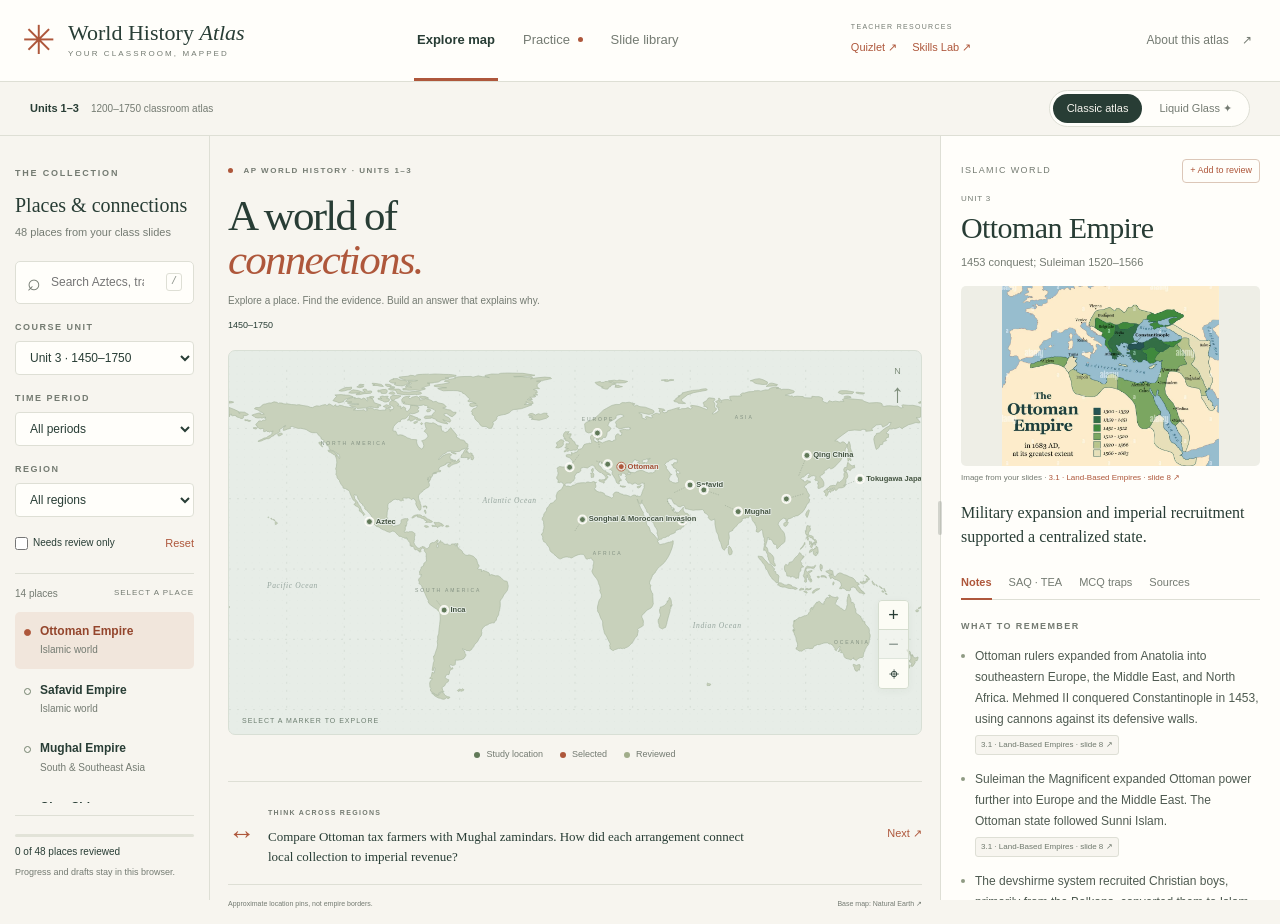
==== commit c0ffb654: "Add draggable study panel width with persistent sizing" ====
--- a/index.html
+++ b/index.html
@@ -12,13 +12,20 @@
   <link rel="stylesheet" href="unit3.css">
   <link rel="stylesheet" href="glass.css">
   <link rel="stylesheet" href="ocean-glass.css?v=classic-ocean">
-  <link rel="stylesheet" href="live-glass.css?v=prototype-1">
+  <link rel="stylesheet" href="live-glass.css?v=study-resize-1">
+  <link rel="stylesheet" href="glass-material.css?v=optics-3">
+  <link rel="stylesheet" href="map-interactions.css?v=map-gestures-1">
+  <link rel="stylesheet" href="study-controls.css?v=study-controls-1">
+  <link rel="stylesheet" href="study-resize.css?v=study-resize-1">
   <script src="land.js" defer></script>
   <script src="sources.js" defer></script>
   <script src="data.js" defer></script>
-  <script src="app.js?v=live-preview-1" defer></script>
+  <script src="app.js?v=map-gestures-1" defer></script>
   <script src="ocean-glass.js?v=classic-ocean" defer></script>
-  <script src="live-glass.js?v=prototype-1" defer></script>
+  <script src="glass-material.js?v=study-controls-1" defer></script>
+  <script src="live-glass.js?v=study-resize-1" defer></script>
+  <script src="glass-diagnostics.js?v=optics-3" defer></script>
+  <script src="study-resize.js?v=study-resize-1" defer></script>
 </head>
 <body>
   <a href="#main" class="skip-link">Skip to study content</a>
@@ -68,7 +75,7 @@
               <image id="ocean-fallback-photo" x="-40" y="-24" width="1180" height="658" preserveAspectRatio="xMidYMid slice" filter="url(#ocean-photo-refraction)"/>
             </svg>
           </div>
-          <svg id="world-map" viewBox="0 0 1100 610" role="group" aria-label="Interactive world study map. Select a marker, or use the location list. Drag to pan; use the zoom buttons to zoom.">
+          <svg id="world-map" viewBox="0 0 1100 610" role="group" aria-label="Interactive world study map. Select a marker, or use the location list. Drag to pan; use the mouse wheel or zoom buttons to zoom.">
             <defs><pattern id="ocean-dots" width="12" height="12" patternUnits="userSpaceOnUse"><circle cx="1" cy="1" r="0.65" fill="#bfcbc6" opacity=".42"/></pattern></defs>
             <rect width="1100" height="610" fill="url(#ocean-dots)"/>
             <g id="map-world"><g id="graticule" aria-hidden="true"></g><g id="land" aria-hidden="true"></g><g id="map-labels" aria-hidden="true"></g><g id="markers"></g></g>
@@ -76,7 +83,7 @@
           <div class="map-controls" aria-label="Map controls"><button id="zoom-in" aria-label="Zoom in">+</button><button id="zoom-out" aria-label="Zoom out">−</button><button id="zoom-reset" aria-label="Reset map view">⌖</button></div>
           <div class="map-north" aria-hidden="true">N<span>↑</span></div>
           <div class="map-tooltip" id="map-tooltip" role="status"></div>
-          <p class="map-help">SELECT A MARKER TO EXPLORE <span>Drag to pan · + / − to zoom</span></p>
+          <p class="map-help">SELECT A MARKER TO EXPLORE <span>Drag to pan · Scroll or + / − to zoom</span></p>
         </div>
         <div class="map-legend"><span><i class="legend-dot"></i> Study location</span><span><i class="legend-dot selected"></i> Selected</span><span><i class="legend-dot known"></i> Reviewed</span></div>
         <div class="connection-note"><span class="note-icon" aria-hidden="true">↔</span><div><span class="eyebrow">THINK ACROSS REGIONS</span><p id="connection-text">Compare how states organized power, adapted to their environments, and connected through exchange.</p></div><button class="text-button" id="connection-next" aria-label="Next comparison idea">Next ↗</button></div>
--- a/live-glass.css
+++ b/live-glass.css
@@ -7,9 +7,10 @@
 .live-glass[data-glass-renderer=svg-map]>.live-glass-optics{display:none}
 .live-glass[data-glass-renderer=svg-map]>.live-glass-fallback{display:block}
 [data-glass-active=false]>.live-glass-optics,[data-glass-active=false]>.live-glass-tint,[data-glass-active=false]>.live-glass-fallback{display:none!important}
+[data-glass-active=false]>.live-glass-edge{display:none!important}
 .live-glass[data-glass-renderer=opaque]{background:#f6f9ff!important}
 .live-glass[data-glass-renderer=opaque]>.live-glass-optics,.live-glass[data-glass-renderer=opaque]>.live-glass-fallback{display:none}
-.live-glass>:not(.live-glass-optics):not(.live-glass-tint):not(.live-glass-fallback){position:relative;z-index:2}
+.live-glass>:not(.live-glass-optics):not(.live-glass-tint):not(.live-glass-fallback):not(.live-glass-edge){position:relative;z-index:2}
 html[data-map-prototype=live][data-theme=glass] .site-header.live-glass{border-color:#fff;border-radius:26px}
 html[data-map-prototype=live][data-theme=glass] .site-header nav{background:#f4f7fd40;border-color:#fff9;box-shadow:inset 0 1px 1px #ffffff9c}
 /* Retain the current controls, but let these two prototype panes refract the map itself. */
@@ -36,7 +37,7 @@
   html[data-map-prototype=live][data-theme=glass][data-atlas-view=explore] .edition-toolbar{height:160px;margin:0;padding:108px 27px 0;align-items:flex-start;position:relative;z-index:15;pointer-events:none}
   html[data-map-prototype=live][data-theme=glass][data-atlas-view=explore] .edition-toolbar>*{pointer-events:auto}
   html[data-map-prototype=live][data-theme=glass][data-atlas-view=explore] .explore-view{position:relative;min-height:calc(100vh - 160px);gap:20px}
-  html[data-map-prototype=live][data-theme=glass][data-atlas-view=explore] .atlas-stage{position:static;min-height:calc(100vh - 182px);padding:0 4px;pointer-events:none}
+  html[data-map-prototype=live][data-theme=glass][data-atlas-view=explore] .atlas-stage{position:static;min-height:calc(100vh - 182px);height:calc(100vh - 182px);align-self:start;padding:0 4px;pointer-events:none}
   html[data-map-prototype=live][data-theme=glass][data-atlas-view=explore] .atlas-stage>*{pointer-events:auto}
   html[data-map-prototype=live][data-theme=glass][data-atlas-view=explore] .map-wrap{position:absolute;top:-160px;left:0;right:0;height:max(820px,100vh);max-height:none;min-height:0;border:0;border-radius:0;box-shadow:none;z-index:0;background:#e7ede7}
   html[data-map-prototype=live][data-theme=glass][data-atlas-view=explore] #world-map{position:absolute;inset:0;width:100%;height:100%;min-height:0}
@@ -53,10 +54,10 @@
   html[data-map-prototype=live][data-theme=glass][data-atlas-view=explore] .atlas-heading p br{display:none}
   html[data-map-prototype=live][data-theme=glass][data-atlas-view=explore] .map-legend{margin-top:auto;padding:12px 0}
   html[data-map-prototype=live][data-theme=glass][data-atlas-view=explore] .connection-note{margin-top:0;padding:12px 14px;border:1px solid #ffffffd9;border-radius:15px;background:#f8fbffe0}
-  html[data-map-prototype=live][data-theme=glass][data-atlas-view=explore] .map-footer{padding:10px 0;color:#59716f}
+  html[data-map-prototype=live][data-theme=glass][data-atlas-view=explore] .map-footer{position:absolute;top:calc(100% - 16px);left:var(--live-footer-left,279px);right:var(--live-footer-right,429px);padding:0;color:#59716f}
   html[data-map-prototype=live][data-theme=glass][data-atlas-view=explore] .map-controls{right:var(--live-controls-right,410px);bottom:var(--live-controls-bottom,180px);z-index:8}
-  html[data-map-prototype=live][data-theme=glass][data-atlas-view=explore] .map-help{left:calc(235px + 40px);right:calc(385px + 45px);bottom:var(--live-help-bottom,180px)}
-  html[data-map-prototype=live][data-theme=glass][data-atlas-view=explore] .map-north{right:calc(385px + 45px);top:175px}
+  html[data-map-prototype=live][data-theme=glass][data-atlas-view=explore] .map-help{left:calc(235px + 40px);right:var(--live-help-right,480px);bottom:var(--live-help-bottom,180px)}
+  html[data-map-prototype=live][data-theme=glass][data-atlas-view=explore] .map-north{right:var(--live-north-right,430px);top:175px}
 }
 @media(max-width:1050px){
   html[data-map-prototype=live][data-theme=glass] .site-header.live-glass{position:sticky;top:8px;z-index:20}
--- a/glass-material.css
+++ b/glass-material.css
@@ -0,0 +1,37 @@
+/* Optical refinement only. Camera, columns, navigation and reading panels retain
+   their existing layout. Approved refined material applies to all previews. */
+.preview-context{font-size:9px;line-height:1.5;color:#53687e;margin:-5px 0 12px}
+html[data-map-prototype=live][data-theme=glass] .marker.previewing.preview-pending .marker-core{fill:#fff;stroke:#2869a8;stroke-width:2}
+html[data-map-prototype=live][data-theme=glass] .marker.previewing.preview-pending .marker-halo{stroke-dasharray:3 2;stroke-width:2;fill:#ffffffad}
+html[data-map-prototype=live][data-theme=glass] .marker-preview[data-glass-material=refined]{border:1px solid transparent;box-shadow:0 10px 22px -9px #203c6545,0 2px 4px #203c651c}
+html[data-map-prototype=live][data-theme=glass] .marker-preview[data-glass-material=refined]>.live-glass-optics{backdrop-filter:var(--live-lens-filter);-webkit-backdrop-filter:var(--live-lens-filter);border-radius:20px}
+html[data-map-prototype=live][data-theme=glass] .marker-preview[data-glass-material=refined]>.live-glass-tint{box-shadow:none;background:linear-gradient(155deg,rgb(243 249 255 / calc(var(--glass-tint-alpha,.78)*.5)),rgb(233 241 252 / var(--glass-tint-alpha,.78)) 55%,rgb(219 232 247 / calc(var(--glass-tint-alpha,.78)*.7)));border-radius:20px}
+.live-glass-edge{position:absolute;inset:0;z-index:1;pointer-events:none;border-radius:20px;background-size:100% 100%;background-repeat:no-repeat}
+.live-glass-edge:after{content:"";position:absolute;inset:0;padding:1.2px;border-radius:inherit;pointer-events:none;background:radial-gradient(ellipse at var(--glass-light-x,25%) var(--glass-light-y,0%),#ffffffc7 0,#ffffff33 38%,transparent 73%);mask:linear-gradient(#000 0 0) content-box,linear-gradient(#000 0 0);mask-composite:exclude;-webkit-mask:linear-gradient(#000 0 0) content-box,linear-gradient(#000 0 0);-webkit-mask-composite:xor;opacity:.6}
+html[data-map-prototype=live][data-theme=glass] .marker-preview[data-glass-material=refined] .preview-meta{color:#3e5770}
+html[data-map-prototype=live][data-theme=glass] .marker-preview[data-glass-material=refined] .preview-summary{color:#263f58}
+html[data-map-prototype=live][data-theme=glass] .marker-preview[data-glass-material=refined] .preview-expand{background:#f6fbff7d;border-color:#ffffff91;box-shadow:inset 0 1px 0 #ffffffa3,0 1px 2px #12385817}
+html[data-map-prototype=live][data-theme=glass] .marker-preview[data-glass-material=refined] .preview-expand:hover{background:#f6fbffb8}
+html[data-map-prototype=live][data-theme=glass] .marker-preview[data-glass-material=refined] .preview-close{background:#f4f9ff61;border-color:#ffffff70}
+/* Explicitly temporary diagnostics: off unless the URL requests them. */
+#glass-diagnostics{position:fixed;z-index:25;left:var(--diagnostic-left,280px);bottom:22px;width:var(--diagnostic-width,480px);max-width:calc(100vw - 24px);padding:13px 15px;border:1px solid #abb9c9;border-radius:15px;background:#f8fbfff5;color:#20354c;box-shadow:0 4px 18px #203c6517;font-size:11px}
+#glass-diagnostics .diagnostic-heading{display:flex;align-items:center;justify-content:space-between;gap:12px;margin-bottom:8px}
+#glass-diagnostics h2{font:600 12px var(--sans);margin:0;letter-spacing:0}
+#glass-diagnostics .diagnostic-close{font-size:17px;width:25px;height:25px;border-radius:50%;color:#4a6178}
+#glass-diagnostics .diagnostic-variants{display:flex;gap:6px;margin:0 0 9px}
+#glass-diagnostics [data-material]{flex:1;padding:7px 9px;border:1px solid #bac8d8;border-radius:9px;background:#fff;font-size:10px}
+#glass-diagnostics [data-material][aria-pressed=true]{background:#e4effb;border-color:#5283ba;color:#174f8d}
+#glass-diagnostics .diagnostic-tint-label{display:flex;justify-content:space-between;font-size:9px;color:#435b75}
+#glass-diagnostics input[type=range]{display:block;width:100%;height:18px;margin:3px 0 6px;accent-color:#3b74b2}
+#glass-diagnostics .diagnostic-options{display:flex;flex-wrap:wrap;gap:5px 15px;font-size:10px;align-items:center}
+#glass-diagnostics .diagnostic-options label{display:flex;align-items:center;gap:5px}
+#glass-diagnostics input[type=checkbox]{margin:0}
+#glass-diagnostics .diagnostic-status{font-size:9px;color:#536a80;line-height:1.5;margin:8px 0 0}
+#glass-diagnostics .diagnostic-reopen{font-size:10px;color:#1e5e9f;text-decoration:underline;padding:0}
+.glass-diagnostic-grid{pointer-events:none}
+@media(max-width:1050px){#glass-diagnostics{left:12px;bottom:12px;width:min(480px,calc(100vw - 24px))}}
+@media(prefers-reduced-transparency:reduce),(forced-colors:active){
+  html[data-map-prototype=live][data-theme=glass] .marker-preview[data-glass-material=refined]{background:#f6f9ff;border-color:#9cacc0}
+  .live-glass-edge{display:none!important}
+}
+@media(forced-colors:active){#glass-diagnostics{background:Canvas;color:CanvasText;border-color:CanvasText}#glass-diagnostics button{background:ButtonFace;color:ButtonText}.preview-context{color:CanvasText}html[data-map-prototype=live][data-theme=glass] .marker-preview[data-glass-material=refined] .preview-meta,html[data-map-prototype=live][data-theme=glass] .marker-preview[data-glass-material=refined] .preview-summary{color:CanvasText}}
--- a/map-interactions.css
+++ b/map-interactions.css
@@ -0,0 +1,6 @@
+/* Map gestures never select document text. Reading and draft fields stay selectable
+   outside an active pan, including after cancellation or lost pointer capture. */
+#world-map,#world-map *{-webkit-user-select:none;user-select:none;-webkit-touch-callout:none}
+body.map-panning,body.map-panning *{-webkit-user-select:none!important;user-select:none!important}
+.map-controls button{display:grid;place-items:center;padding:0}
+html[data-theme=glass] .map-controls .liquid-control-label{display:flex;align-items:center;justify-content:center;width:100%;height:100%}
--- a/study-controls.css
+++ b/study-controls.css
@@ -0,0 +1,31 @@
+/* Right-side actions share the approved preview material. Historical images and
+   long-form text are intentionally outside this optical component. */
+html[data-map-prototype=live][data-theme=glass] .detail-panel .study-glass-control.live-glass{--glass-tint-alpha:.780;background:transparent;border:1px solid transparent;border-radius:var(--study-control-radius,12px);color:#235b94;box-shadow:0 3px 8px -4px #203c6538,0 1px 2px #203c6514;transition:transform .15s ease,box-shadow .15s ease}
+html[data-map-prototype=live][data-theme=glass] .detail-panel .study-glass-control>.liquid-control-optics,html[data-map-prototype=live][data-theme=glass] .detail-panel .study-glass-control:after{display:none!important}
+html[data-map-prototype=live][data-theme=glass] .detail-panel .study-glass-control>.live-glass-optics{backdrop-filter:var(--live-lens-filter);-webkit-backdrop-filter:var(--live-lens-filter);border-radius:inherit}
+html[data-map-prototype=live][data-theme=glass] .detail-panel .study-glass-control>.live-glass-tint{background:linear-gradient(155deg,rgb(243 249 255 / calc(var(--glass-tint-alpha)*.5)),rgb(233 241 252 / var(--glass-tint-alpha)) 55%,rgb(219 232 247 / calc(var(--glass-tint-alpha)*.7)));box-shadow:none;border-radius:inherit}
+html[data-map-prototype=live][data-theme=glass] .detail-panel .study-glass-control>.live-glass-edge{border-radius:inherit}
+html[data-map-prototype=live][data-theme=glass] .detail-panel .study-glass-control>.liquid-control-label{filter:none;color:inherit}
+html[data-map-prototype=live][data-theme=glass] .detail-panel .study-glass-control:hover{background:transparent;box-shadow:0 4px 10px -4px #203c6540,0 1px 3px #203c651b}
+html[data-map-prototype=live][data-theme=glass] .detail-panel .study-glass-control:active{transform:scale(.98)}
+html[data-map-prototype=live][data-theme=glass] .detail-panel .primary-button.study-glass-control{color:#145db6;font-weight:600}
+html[data-map-prototype=live][data-theme=glass] .detail-tabs .study-glass-control{color:#536b83}
+html[data-map-prototype=live][data-theme=glass] .detail-tabs .study-glass-control.active{color:#145db6;border-color:#aac7e8;font-weight:600}
+html[data-map-prototype=live][data-theme=glass] .detail-tabs .study-glass-control.active>.live-glass-tint{background:linear-gradient(155deg,#f4faffc9,#dceaffd9)}
+html[data-map-prototype=live][data-theme=glass] .review-actions .study-glass-control.chosen{color:#285f4a;border-color:#9fbfac}
+html[data-map-prototype=live][data-theme=glass] .review-actions .study-glass-control.chosen>.live-glass-tint{background:linear-gradient(155deg,#f0fbf5cb,#d9eee2db)}
+html[data-map-prototype=live][data-theme=glass] .review-actions .study-glass-control.review.chosen,html[data-map-prototype=live][data-theme=glass] .detail-panel .save-button.study-glass-control.saved{color:#145db6;border-color:#aac7e8}
+html[data-map-prototype=live][data-theme=glass] .review-actions .study-glass-control.review.chosen>.live-glass-tint,html[data-map-prototype=live][data-theme=glass] .detail-panel .save-button.study-glass-control.saved>.live-glass-tint{background:linear-gradient(155deg,#f4faffc9,#dceaffd9)}
+html[data-map-prototype=live][data-theme=glass] .detail-panel .source-chip{background:linear-gradient(155deg,#f3f9ff85,#e9f1fcc7);border-color:#c9d9ec;color:#4a6d94;box-shadow:inset 0 1px 0 #ffffffd9,inset 0 -1px 0 #294b7012}
+/* A non-map fallback retains the real panel's neutral surface; it never invents
+   geography behind controls in the nearly opaque study panel. */
+html[data-map-prototype=live][data-theme=glass] .detail-panel .study-glass-control[data-glass-renderer=surface-tint]>.live-glass-optics{backdrop-filter:blur(1px);-webkit-backdrop-filter:blur(1px)}
+.study-glass-control[data-glass-renderer=surface-tint]>.live-glass-fallback{display:none}
+html[data-theme=classic] .study-glass-control>.live-glass-optics,html[data-theme=classic] .study-glass-control>.live-glass-tint,html[data-theme=classic] .study-glass-control>.live-glass-edge,html[data-theme=classic] .study-glass-control>.live-glass-fallback{display:none!important}
+@media(prefers-reduced-motion:reduce){.study-glass-control{transition:none!important;transform:none!important}}
+@media(prefers-reduced-transparency:reduce),(forced-colors:active){
+  html[data-map-prototype=live][data-theme=glass] .detail-panel .study-glass-control.live-glass{background:#f4f8ff;border-color:#b8cce4}
+  html[data-map-prototype=live][data-theme=glass] .detail-panel .study-glass-control.chosen{background:#e2f1e8}
+  html[data-map-prototype=live][data-theme=glass] .detail-panel .study-glass-control.saved,html[data-map-prototype=live][data-theme=glass] .detail-tabs .study-glass-control.active{background:#e0ecfc}
+}
+@media(forced-colors:active){html[data-map-prototype=live][data-theme=glass] .detail-panel .study-glass-control.live-glass{background:ButtonFace;color:ButtonText;border-color:ButtonText}html[data-map-prototype=live][data-theme=glass] .detail-panel .study-glass-control.active,html[data-map-prototype=live][data-theme=glass] .detail-panel .study-glass-control.chosen{background:Highlight;color:HighlightText}}
--- a/study-resize.css
+++ b/study-resize.css
@@ -0,0 +1,15 @@
+/* Keep the established columns; expose only the reading pane's left edge. */
+.explore-view{position:relative}
+.study-resize-handle{display:none}
+@media(min-width:1051px){
+  .study-resize-handle{display:block;position:absolute;z-index:9;width:14px;padding:0;cursor:col-resize;touch-action:none;user-select:none;-webkit-user-select:none;color:var(--muted);border-radius:7px}
+  .study-resize-handle::before{content:"";position:absolute;left:6px;top:26px;bottom:26px;width:2px;border-radius:2px;background:currentColor;opacity:0;transition:opacity .15s}
+  .study-resize-handle::after{content:"";position:absolute;left:5px;top:calc(50% - 17px);width:4px;height:34px;border-radius:4px;background:currentColor;opacity:.28;transition:opacity .15s}
+  .study-resize-handle:hover::before,.study-resize-handle:focus-visible::before,body.study-resizing .study-resize-handle::before{opacity:.24}
+  .study-resize-handle:hover::after,.study-resize-handle:focus-visible::after,body.study-resizing .study-resize-handle::after{opacity:.75}
+  .study-resize-handle:focus-visible{outline:none}
+  .study-resize-handle:focus-visible::after{outline:2px solid var(--accent);outline-offset:3px}
+}
+body.study-resizing,body.study-resizing *{cursor:col-resize!important;user-select:none!important;-webkit-user-select:none!important}
+@media(prefers-reduced-motion:reduce){.study-resize-handle::before,.study-resize-handle::after{transition:none}}
+@media(forced-colors:active){.study-resize-handle{color:CanvasText}}
